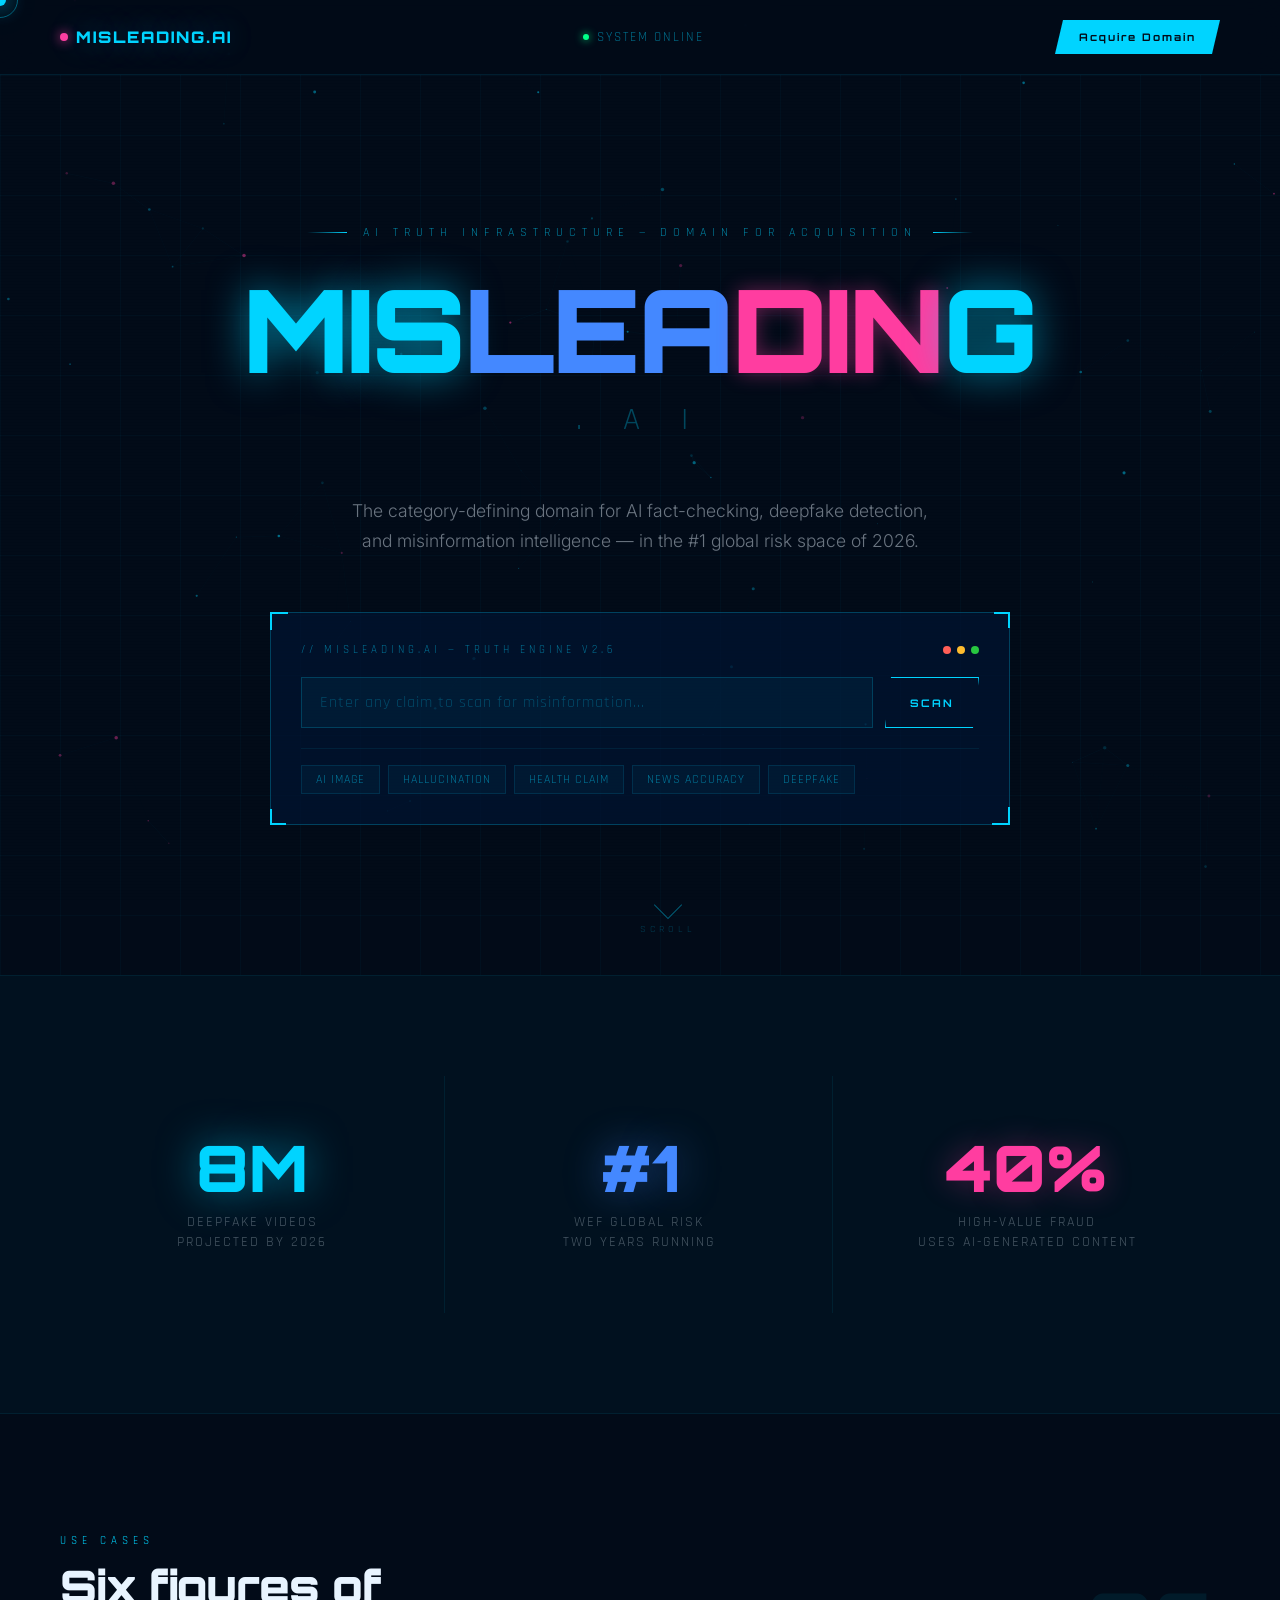
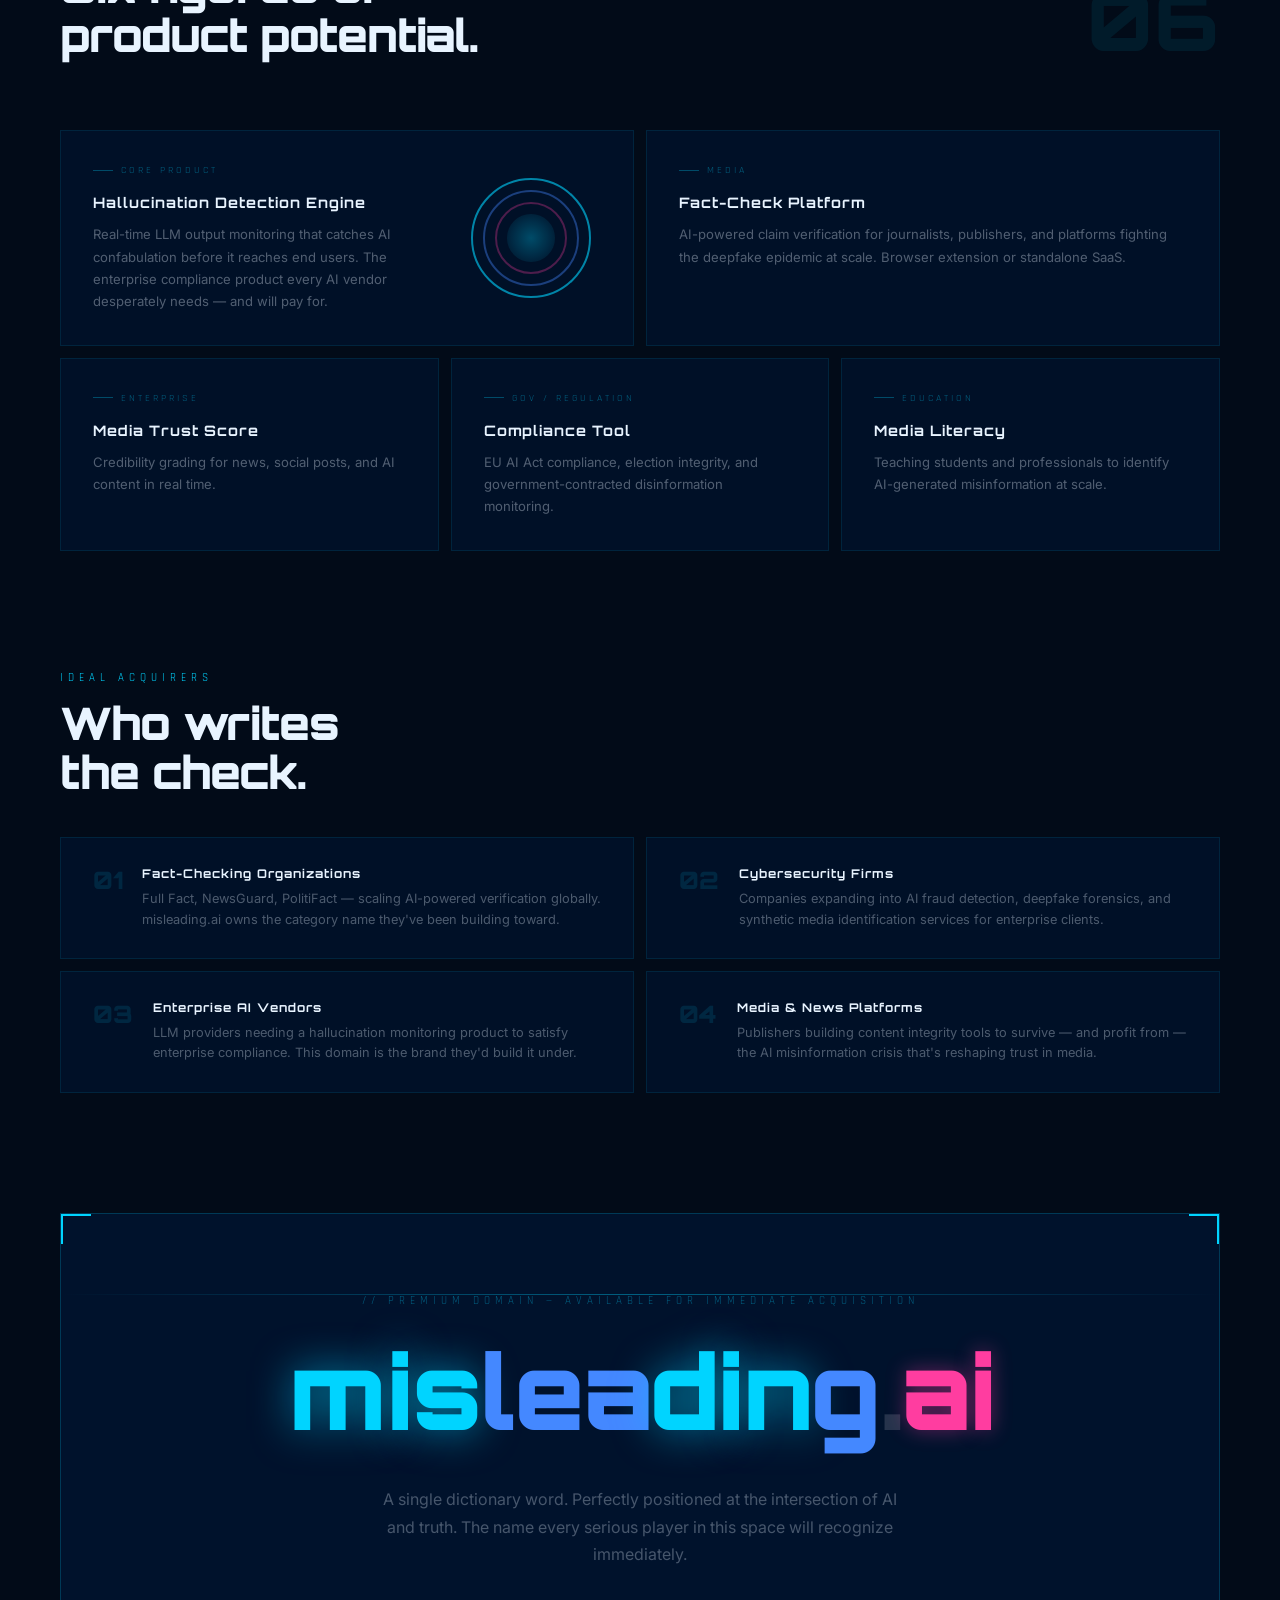
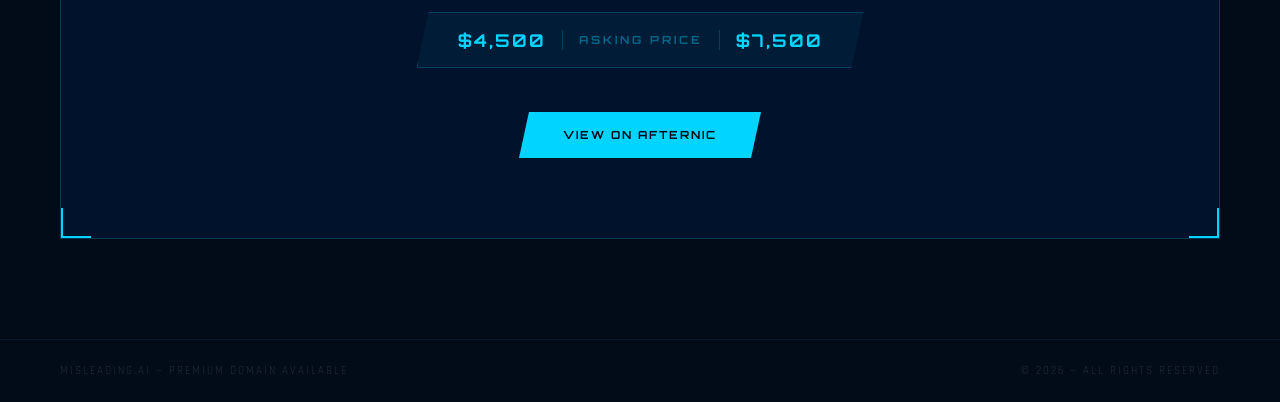
==== index.html @ 52542206 "Add files via upload" ====
<!DOCTYPE html>
<html lang="en">
<head>
<meta charset="UTF-8">
<meta name="viewport" content="width=device-width, initial-scale=1.0">
<title>misleading.ai — AI Truth Engine</title>
<link rel="stylesheet" href="styles.css">
</head>
<body>

<div id="cursor"></div>
<div id="cursor-ring"></div>
<canvas id="particleCanvas"></canvas>

<div class="content">

<nav>
  <div class="logo">
    <div class="logo-dot"></div>
    MISLEADING.AI
  </div>
  <div class="nav-status">
    <div class="status-light"></div>
    System Online
  </div>
  <a href="#acquire" class="nav-btn">Acquire Domain</a>
</nav>

<section class="hero">
  <div class="hero-eyebrow">
    <span class="eyebrow-line"></span>
    AI Truth Infrastructure — Domain For Acquisition
    <span class="eyebrow-line r"></span>
  </div>
  <div class="glitch-wrap">
    <h1 class="hero-title">
      <span class="t-cyan">MIS</span><span class="t-blue">LEA</span><span class="t-pink">DIN</span><span class="t-cyan">G</span>
    </h1>
    <div class="glitch-layer">MISLEADING</div>
    <div class="glitch-layer l2">MISLEADING</div>
    <span class="hero-ai-tag">. A I</span>
  </div>
  <p class="hero-sub">
    The category-defining domain for AI fact-checking, deepfake detection, and misinformation intelligence — in the #1 global risk space of 2026.
  </p>
  <div class="scanner-wrap">
    <div class="scanner-frame">
      <div class="frame-corner-tr"></div>
      <div class="frame-corner-bl"></div>
      <div class="scanner-inner">
        <div class="scanner-header">
          <div class="scanner-title">// misleading.ai — truth engine v2.6</div>
          <div class="scanner-indicators">
            <div class="ind ind1"></div>
            <div class="ind ind2"></div>
            <div class="ind ind3"></div>
          </div>
        </div>
        <div class="input-row">
          <input class="scan-input" id="claimInput" type="text" placeholder="Enter any claim to scan for misinformation..." />
          <button class="scan-btn" id="scanBtn">SCAN</button>
          <div class="scan-line" id="scanLine"></div>
        </div>
        <div class="result-panel" id="resultPanel">
          <div class="result-bar-bg"><div class="result-bar-fill" id="resultBar"></div></div>
          <div class="result-main">
            <div class="verdict-icon" id="vIcon">?</div>
            <div class="verdict-info">
              <div class="verdict-label" id="vLabel">—</div>
              <div class="verdict-conf" id="vConf">—</div>
              <div class="verdict-chips" id="vChips"></div>
            </div>
          </div>
        </div>
        <div class="presets">
          <button class="pre-btn" data-c="This AI image is 100% real and unedited">AI image</button>
          <button class="pre-btn" data-c="Our model never hallucinates or fabricates facts">Hallucination</button>
          <button class="pre-btn" data-c="Studies show this supplement cures anxiety disorders">Health claim</button>
          <button class="pre-btn" data-c="This story was verified by peer-reviewed sources">News accuracy</button>
          <button class="pre-btn" data-c="This video has not been altered in any way">Deepfake</button>
        </div>
      </div>
    </div>
  </div>
  <div class="scroll-hint">
    <div class="scroll-arrow"></div>
    <div class="scroll-text">Scroll</div>
  </div>
</section>

<div class="stats-section">
  <div class="stat-block reveal">
    <span class="stat-number c1">8M</span>
    <div class="stat-label">Deepfake videos<br>projected by 2026</div>
  </div>
  <div class="stat-block reveal" style="transition-delay:0.15s">
    <span class="stat-number c2">#1</span>
    <div class="stat-label">WEF global risk<br>two years running</div>
  </div>
  <div class="stat-block reveal" style="transition-delay:0.3s">
    <span class="stat-number c3">40%</span>
    <div class="stat-label">High-value fraud<br>uses AI-generated content</div>
  </div>
</div>

<section class="features-section">
  <div class="section-header">
    <div>
      <span class="section-eyebrow">Use cases</span>
      <h2 class="section-title">Six figures of<br>product potential.</h2>
    </div>
    <div class="section-count">06</div>
  </div>
  <div class="bento">
    <div class="bento-card bc1 bc-span3 bento-big reveal">
      <div class="bento-big-content">
        <div class="bento-tag">Core Product</div>
        <div class="bento-title">Hallucination Detection Engine</div>
        <p class="bento-body">Real-time LLM output monitoring that catches AI confabulation before it reaches end users. The enterprise compliance product every AI vendor desperately needs — and will pay for.</p>
      </div>
      <div class="bento-visual">
        <div class="ring-visual">
          <div class="ring ring1"></div>
          <div class="ring ring2"></div>
          <div class="ring ring3"></div>
          <div class="ring-center"></div>
        </div>
      </div>
    </div>
    <div class="bento-card bc2 bc-span3 reveal" style="transition-delay:0.1s">
      <div class="bento-tag">Media</div>
      <div class="bento-title">Fact-Check Platform</div>
      <p class="bento-body">AI-powered claim verification for journalists, publishers, and platforms fighting the deepfake epidemic at scale. Browser extension or standalone SaaS.</p>
    </div>
    <div class="bento-card bc3 bc-span2 reveal" style="transition-delay:0.1s">
      <div class="bento-tag">Enterprise</div>
      <div class="bento-title">Media Trust Score</div>
      <p class="bento-body">Credibility grading for news, social posts, and AI content in real time.</p>
    </div>
    <div class="bento-card bc4 bc-span2 reveal" style="transition-delay:0.2s">
      <div class="bento-tag">Gov / Regulation</div>
      <div class="bento-title">Compliance Tool</div>
      <p class="bento-body">EU AI Act compliance, election integrity, and government-contracted disinformation monitoring.</p>
    </div>
    <div class="bento-card bc5 bc-span2 reveal" style="transition-delay:0.3s">
      <div class="bento-tag">Education</div>
      <div class="bento-title">Media Literacy</div>
      <p class="bento-body">Teaching students and professionals to identify AI-generated misinformation at scale.</p>
    </div>
  </div>
</section>

<section class="buyers-section">
  <span class="section-eyebrow">Ideal acquirers</span>
  <h2 class="section-title" style="margin-bottom:40px;">Who writes<br>the check.</h2>
  <div class="buyers-grid">
    <div class="buyer-card reveal">
      <div class="buyer-num">01</div>
      <div>
        <div class="buyer-name">Fact-Checking Organizations</div>
        <div class="buyer-body">Full Fact, NewsGuard, PolitiFact — scaling AI-powered verification globally. misleading.ai owns the category name they've been building toward.</div>
      </div>
    </div>
    <div class="buyer-card reveal" style="transition-delay:0.1s">
      <div class="buyer-num">02</div>
      <div>
        <div class="buyer-name">Cybersecurity Firms</div>
        <div class="buyer-body">Companies expanding into AI fraud detection, deepfake forensics, and synthetic media identification services for enterprise clients.</div>
      </div>
    </div>
    <div class="buyer-card reveal" style="transition-delay:0.1s">
      <div class="buyer-num">03</div>
      <div>
        <div class="buyer-name">Enterprise AI Vendors</div>
        <div class="buyer-body">LLM providers needing a hallucination monitoring product to satisfy enterprise compliance. This domain is the brand they'd build it under.</div>
      </div>
    </div>
    <div class="buyer-card reveal" style="transition-delay:0.2s">
      <div class="buyer-num">04</div>
      <div>
        <div class="buyer-name">Media &amp; News Platforms</div>
        <div class="buyer-body">Publishers building content integrity tools to survive — and profit from — the AI misinformation crisis that's reshaping trust in media.</div>
      </div>
    </div>
  </div>
</section>

<section class="acquire-section" id="acquire">
  <div class="acquire-frame">
    <div class="corner c-tl"></div>
    <div class="corner c-tr"></div>
    <div class="corner c-bl"></div>
    <div class="corner c-br"></div>
    <span class="acquire-tag">// Premium Domain — Available For Immediate Acquisition</span>
    <div class="acquire-domain-display">
      <div class="domain-text">
        <span class="d-cyan">mis</span><span class="d-blue">lea</span><span class="d-cyan">din</span><span class="d-blue">g</span><span class="d-dot">.</span><span class="d-pink">ai</span>
      </div>
    </div>
    <p class="acquire-sub">A single dictionary word. Perfectly positioned at the intersection of AI and truth. The name every serious player in this space will recognize immediately.</p>
    <div class="price-display">
      <span>$4,500</span>
      <div class="price-sep"></div>
      <span class="price-alt">ASKING PRICE</span>
      <div class="price-sep"></div>
      <span>$7,500</span>
    </div>
    <div class="cta-cluster">
      <a href="#" class="cta-primary">View on Afternic</a>
    </div>
  </div>
</section>

<footer>
  <span>misleading.ai — premium domain available</span>
  <span>&copy; 2026 — all rights reserved</span>
</footer>

</div>

<script src="script.js"></script>
</body>
</html>
---- styles.css ----
@import url('https://fonts.googleapis.com/css2?family=Rajdhani:wght@300;400;500;600;700&family=Orbitron:wght@400;700;900&family=Inter:wght@300;400;500&display=swap');

:root {
  --b1: #020b18;
  --b2: #041428;
  --cyan: #00d4ff;
  --blue: #0066ff;
  --indigo: #4422ee;
  --pink: #ff3da0;
  --white: #e8f4ff;
  --dim: rgba(0,212,255,0.12);
  --glow: 0 0 30px rgba(0,212,255,0.4);
}

*{margin:0;padding:0;box-sizing:border-box;}
html{scroll-behavior:smooth;}

body {
  background: var(--b1);
  color: var(--white);
  font-family: 'Inter', sans-serif;
  overflow-x: hidden;
  cursor: none;
}

#cursor {
  width: 12px; height: 12px;
  background: var(--cyan);
  border-radius: 50%;
  position: fixed;
  pointer-events: none;
  z-index: 9999;
  transition: transform 0.1s;
  box-shadow: 0 0 20px var(--cyan), 0 0 40px rgba(0,212,255,0.3);
  transform: translate(-50%,-50%);
}
#cursor-ring {
  width: 36px; height: 36px;
  border: 1px solid rgba(0,212,255,0.4);
  border-radius: 50%;
  position: fixed;
  pointer-events: none;
  z-index: 9998;
  transition: transform 0.15s ease, width 0.2s, height 0.2s;
  transform: translate(-50%,-50%);
}

#particleCanvas {
  position: fixed;
  inset: 0;
  z-index: 0;
  pointer-events: none;
}

body::after {
  content:'';
  position: fixed;
  inset: 0;
  background: repeating-linear-gradient(0deg,rgba(0,0,0,0.03) 0px,rgba(0,0,0,0.03) 1px,transparent 1px,transparent 3px);
  pointer-events: none;
  z-index: 1;
}

.content { position: relative; z-index: 2; }

nav {
  display: flex;
  justify-content: space-between;
  align-items: center;
  padding: 20px 60px;
  border-bottom: 1px solid rgba(0,212,255,0.1);
  backdrop-filter: blur(20px);
  background: rgba(2,11,24,0.8);
  position: sticky;
  top: 0;
  z-index: 100;
}

.logo {
  font-family: 'Orbitron', monospace;
  font-weight: 900;
  font-size: 1rem;
  letter-spacing: 2px;
  color: var(--cyan);
  text-shadow: var(--glow);
  display: flex;
  align-items: center;
  gap: 8px;
}

.logo-dot {
  width: 8px; height: 8px;
  background: var(--pink);
  border-radius: 50%;
  animation: logoPulse 2s infinite;
  box-shadow: 0 0 12px var(--pink);
}

@keyframes logoPulse {
  0%,100%{transform:scale(1);opacity:1;}
  50%{transform:scale(1.4);opacity:0.7;}
}

.nav-status {
  display: flex;
  align-items: center;
  gap: 8px;
  font-family: 'Rajdhani', sans-serif;
  font-size: 0.8rem;
  letter-spacing: 2px;
  color: rgba(0,212,255,0.5);
  text-transform: uppercase;
}

.status-light {
  width: 6px; height: 6px;
  background: #00ff88;
  border-radius: 50%;
  animation: blink 3s infinite;
  box-shadow: 0 0 8px #00ff88;
}
@keyframes blink{0%,100%{opacity:1;}50%{opacity:0.3;}}

.nav-btn {
  font-family: 'Orbitron', monospace;
  font-weight: 700;
  font-size: 0.65rem;
  letter-spacing: 2px;
  color: var(--b1);
  background: var(--cyan);
  border: none;
  padding: 10px 24px;
  cursor: none;
  text-decoration: none;
  clip-path: polygon(8px 0%, 100% 0%, calc(100% - 8px) 100%, 0% 100%);
  transition: all 0.2s;
  box-shadow: 0 0 20px rgba(0,212,255,0.4);
}
.nav-btn:hover { background: #fff; box-shadow: 0 0 40px rgba(0,212,255,0.8); }

.hero {
  min-height: 100vh;
  display: flex;
  flex-direction: column;
  align-items: center;
  justify-content: center;
  padding: 60px 40px;
  text-align: center;
  position: relative;
}

.hero::before {
  content: '';
  position: absolute;
  inset: 0;
  background-image:
    linear-gradient(rgba(0,212,255,0.03) 1px, transparent 1px),
    linear-gradient(90deg, rgba(0,212,255,0.03) 1px, transparent 1px);
  background-size: 60px 60px;
  animation: gridMove 20s linear infinite;
}

@keyframes gridMove {
  from{background-position:0 0;}
  to{background-position:60px 60px;}
}

.hero-eyebrow {
  font-family: 'Rajdhani', sans-serif;
  font-size: 0.75rem;
  letter-spacing: 6px;
  text-transform: uppercase;
  color: rgba(0,212,255,0.6);
  margin-bottom: 32px;
  animation: fadeIn 1s 0.3s both;
  display: flex;
  align-items: center;
  gap: 16px;
}

.eyebrow-line { width: 40px; height: 1px; background: linear-gradient(90deg,transparent,var(--cyan)); }
.eyebrow-line.r { background: linear-gradient(90deg,var(--cyan),transparent); }

.glitch-wrap {
  position: relative;
  margin-bottom: 24px;
  animation: fadeIn 0.8s 0.5s both;
}

.hero-title {
  font-family: 'Orbitron', monospace;
  font-size: clamp(3.5rem, 9vw, 9rem);
  font-weight: 900;
  letter-spacing: -2px;
  line-height: 1;
  color: var(--white);
  position: relative;
}

.hero-title .t-cyan  { color: var(--cyan); text-shadow: 0 0 40px rgba(0,212,255,0.6); }
.hero-title .t-blue  { color: #4488ff; }
.hero-title .t-pink  { color: var(--pink); text-shadow: 0 0 20px rgba(255,61,160,0.4); }

.glitch-layer {
  position: absolute;
  top: 0; left: 0; right: 0;
  font-family: 'Orbitron', monospace;
  font-size: clamp(3.5rem, 9vw, 9rem);
  font-weight: 900;
  letter-spacing: -2px;
  line-height: 1;
  color: var(--cyan);
  opacity: 0;
  animation: glitchAnim 6s infinite;
  pointer-events: none;
}

.glitch-layer.l2 { color: var(--pink); animation: glitchAnim2 6s infinite; }

@keyframes glitchAnim {
  0%,90%,100%{opacity:0;transform:translate(0);}
  91%{opacity:0.6;transform:translate(-4px, 2px);clip-path:polygon(0 20%,100% 20%,100% 40%,0 40%);}
  93%{opacity:0;transform:translate(0);}
  95%{opacity:0.4;transform:translate(3px,-2px);clip-path:polygon(0 60%,100% 60%,100% 80%,0 80%);}
  97%{opacity:0;}
}
@keyframes glitchAnim2 {
  0%,93%,100%{opacity:0;transform:translate(0);}
  94%{opacity:0.5;transform:translate(4px,-1px);clip-path:polygon(0 30%,100% 30%,100% 55%,0 55%);}
  96%{opacity:0;}
  98%{opacity:0.3;transform:translate(-3px,3px);clip-path:polygon(0 70%,100% 70%,100% 90%,0 90%);}
  99%{opacity:0;}
}

.hero-ai-tag {
  display: block;
  font-family: 'Rajdhani', sans-serif;
  font-size: clamp(1rem, 2.5vw, 2rem);
  letter-spacing: 16px;
  color: rgba(0,212,255,0.3);
  margin-top: 12px;
  text-transform: uppercase;
}

.hero-sub {
  font-size: 1.1rem;
  color: rgba(232,244,255,0.45);
  max-width: 600px;
  line-height: 1.7;
  margin: 32px auto 56px;
  font-weight: 300;
  animation: fadeIn 0.8s 0.7s both;
}

.scanner-wrap {
  width: 100%;
  max-width: 740px;
  margin: 0 auto;
  animation: fadeIn 0.8s 0.9s both;
}

.scanner-frame {
  background: rgba(0,20,50,0.7);
  border: 1px solid rgba(0,212,255,0.25);
  padding: 2px;
  position: relative;
  backdrop-filter: blur(30px);
}

.scanner-frame::before,
.scanner-frame::after {
  content:'';
  position:absolute;
  width:16px; height:16px;
  border-color: var(--cyan);
  border-style: solid;
  z-index:2;
}
.scanner-frame::before { top:-1px;left:-1px; border-width:2px 0 0 2px; }
.scanner-frame::after  { bottom:-1px;right:-1px; border-width:0 2px 2px 0; }

.frame-corner-tr { position:absolute;top:-1px;right:-1px;width:16px;height:16px;border-top:2px solid var(--cyan);border-right:2px solid var(--cyan);z-index:2; }
.frame-corner-bl { position:absolute;bottom:-1px;left:-1px;width:16px;height:16px;border-bottom:2px solid var(--cyan);border-left:2px solid var(--cyan);z-index:2; }

.scanner-inner { padding: 28px; }

.scanner-header {
  display: flex;
  align-items: center;
  justify-content: space-between;
  margin-bottom: 20px;
}

.scanner-title {
  font-family: 'Rajdhani', sans-serif;
  font-size: 0.7rem;
  letter-spacing: 4px;
  text-transform: uppercase;
  color: rgba(0,212,255,0.5);
}

.scanner-indicators { display: flex; gap: 6px; }
.ind { width:8px;height:8px;border-radius:50%; }
.ind1{background:#ff5f57;} .ind2{background:#febc2e;} .ind3{background:#28c840;}

.input-row {
  display: flex;
  gap: 12px;
  margin-bottom: 20px;
  position: relative;
}

.scan-input {
  flex: 1;
  background: rgba(0,212,255,0.05);
  border: 1px solid rgba(0,212,255,0.2);
  color: var(--white);
  font-family: 'Rajdhani', sans-serif;
  font-size: 1rem;
  letter-spacing: 1px;
  padding: 14px 18px;
  outline: none;
  transition: all 0.2s;
}
.scan-input:focus {
  border-color: var(--cyan);
  background: rgba(0,212,255,0.08);
  box-shadow: 0 0 20px rgba(0,212,255,0.15);
}
.scan-input::placeholder { color: rgba(0,212,255,0.25); }

.scan-btn {
  background: transparent;
  border: 1px solid var(--cyan);
  color: var(--cyan);
  font-family: 'Orbitron', monospace;
  font-weight: 700;
  font-size: 0.65rem;
  letter-spacing: 2px;
  padding: 14px 24px;
  cursor: none;
  transition: all 0.2s;
  clip-path: polygon(6px 0,100% 0,calc(100% - 6px) 100%,0 100%);
  white-space: nowrap;
  text-transform: uppercase;
}
.scan-btn:hover, .scan-btn.active {
  background: var(--cyan);
  color: var(--b1);
  box-shadow: 0 0 30px rgba(0,212,255,0.5);
}

.scan-line {
  position: absolute;
  top: 0; left: 0; right: 0;
  height: 2px;
  background: linear-gradient(90deg,transparent,var(--cyan),transparent);
  opacity: 0;
  z-index: 3;
}
.scan-line.running {
  opacity: 1;
  animation: scanLine 0.8s ease-in-out;
}
@keyframes scanLine {
  from{top:0;opacity:0.8;}
  to{top:100%;opacity:0;}
}

.result-panel { display: none; position: relative; overflow: hidden; }
.result-panel.show { display: block; animation: resultReveal 0.5s ease; }
@keyframes resultReveal {
  from{opacity:0;transform:translateY(10px);}
  to{opacity:1;transform:translateY(0);}
}

.result-bar-bg { height: 3px; background: rgba(0,212,255,0.1); margin-bottom: 20px; }
.result-bar-fill { height: 100%; transition: width 1.5s cubic-bezier(0.22,1,0.36,1); width: 0; }

.result-main { display: flex; gap: 20px; align-items: flex-start; }

.verdict-icon {
  width: 64px;height: 64px;
  border: 2px solid;
  display: flex;
  align-items: center;
  justify-content: center;
  font-size: 1.8rem;
  flex-shrink: 0;
  animation: iconPulse 2s infinite;
}
@keyframes iconPulse { 0%,100%{box-shadow:none;} 50%{box-shadow:0 0 20px currentColor;} }

.verdict-info { flex: 1; }

.verdict-label {
  font-family: 'Orbitron', monospace;
  font-size: 1.1rem;
  font-weight: 700;
  letter-spacing: 2px;
  margin-bottom: 6px;
}

.verdict-conf {
  font-family: 'Rajdhani', sans-serif;
  font-size: 0.8rem;
  letter-spacing: 2px;
  color: rgba(232,244,255,0.4);
  margin-bottom: 14px;
  text-transform: uppercase;
}

.verdict-chips { display: flex; gap: 8px; flex-wrap: wrap; }

.v-chip {
  font-family: 'Rajdhani', sans-serif;
  font-size: 0.72rem;
  letter-spacing: 1px;
  padding: 4px 12px;
  border: 1px solid;
  text-transform: uppercase;
  opacity: 0.7;
}

.v-misleading .verdict-label { color: var(--pink); }
.v-misleading .verdict-icon  { color: var(--pink); border-color: var(--pink); }
.v-misleading .result-bar-fill { background: linear-gradient(90deg,var(--blue),var(--pink)); }
.v-misleading .v-chip { border-color: rgba(255,61,160,0.3); color: var(--pink); }

.v-partial .verdict-label { color: var(--cyan); }
.v-partial .verdict-icon  { color: var(--cyan); border-color: var(--cyan); }
.v-partial .result-bar-fill { background: linear-gradient(90deg,var(--indigo),var(--cyan)); }
.v-partial .v-chip { border-color: rgba(0,212,255,0.3); color: var(--cyan); }

.v-accurate .verdict-label { color: #00ff88; }
.v-accurate .verdict-icon  { color: #00ff88; border-color: #00ff88; }
.v-accurate .result-bar-fill { background: linear-gradient(90deg,var(--cyan),#00ff88); }
.v-accurate .v-chip { border-color: rgba(0,255,136,0.3); color: #00ff88; }

.presets {
  display: flex;
  gap: 8px;
  flex-wrap: wrap;
  margin-top: 16px;
  padding-top: 16px;
  border-top: 1px solid rgba(0,212,255,0.08);
}

.pre-btn {
  background: rgba(0,212,255,0.04);
  border: 1px solid rgba(0,212,255,0.12);
  color: rgba(0,212,255,0.5);
  font-family: 'Rajdhani', sans-serif;
  font-size: 0.75rem;
  letter-spacing: 1px;
  padding: 6px 14px;
  cursor: none;
  transition: all 0.15s;
  text-transform: uppercase;
}
.pre-btn:hover {
  background: rgba(0,212,255,0.1);
  border-color: rgba(0,212,255,0.4);
  color: var(--cyan);
  box-shadow: 0 0 12px rgba(0,212,255,0.2);
}

.scroll-hint {
  position: absolute;
  bottom: 40px;
  left: 50%;
  transform: translateX(-50%);
  display: flex;
  flex-direction: column;
  align-items: center;
  gap: 8px;
  animation: fadeIn 1s 1.5s both;
}

.scroll-arrow {
  width: 20px; height: 20px;
  border-right: 1px solid rgba(0,212,255,0.4);
  border-bottom: 1px solid rgba(0,212,255,0.4);
  transform: rotate(45deg);
  animation: arrowBounce 1.5s infinite;
}
@keyframes arrowBounce { 0%,100%{transform:rotate(45deg) translate(0,0);} 50%{transform:rotate(45deg) translate(4px,4px);} }

.scroll-text {
  font-family: 'Rajdhani', sans-serif;
  font-size: 0.6rem;
  letter-spacing: 4px;
  color: rgba(0,212,255,0.25);
  text-transform: uppercase;
}

.stats-section {
  padding: 100px 60px;
  display: grid;
  grid-template-columns: repeat(3,1fr);
  gap: 2px;
  border-top: 1px solid rgba(0,212,255,0.08);
  border-bottom: 1px solid rgba(0,212,255,0.08);
  background: rgba(0,212,255,0.03);
}

.stat-block {
  padding: 60px 40px;
  text-align: center;
  position: relative;
  border-right: 1px solid rgba(0,212,255,0.08);
  transition: background 0.3s;
}
.stat-block:last-child { border-right: none; }
.stat-block:hover { background: rgba(0,212,255,0.04); }

.stat-block::before {
  content: '';
  position: absolute;
  top: 0; left: 50%;
  transform: translateX(-50%);
  width: 0;
  height: 2px;
  background: var(--cyan);
  transition: width 0.5s;
}
.stat-block:hover::before { width: 60%; }

.stat-number {
  font-family: 'Orbitron', monospace;
  font-size: clamp(2.5rem, 5vw, 4.5rem);
  font-weight: 900;
  line-height: 1;
  margin-bottom: 12px;
  display: block;
}

.stat-number.c1 { color: var(--cyan); text-shadow: 0 0 40px rgba(0,212,255,0.5); }
.stat-number.c2 { color: #4488ff; text-shadow: 0 0 40px rgba(68,136,255,0.4); }
.stat-number.c3 { color: var(--pink); text-shadow: 0 0 30px rgba(255,61,160,0.3); }

.stat-label {
  font-family: 'Rajdhani', sans-serif;
  font-size: 0.85rem;
  letter-spacing: 2px;
  text-transform: uppercase;
  color: rgba(232,244,255,0.3);
  line-height: 1.5;
}

.features-section {
  padding: 120px 60px;
  max-width: 1300px;
  margin: 0 auto;
}

.section-header {
  display: flex;
  align-items: flex-end;
  justify-content: space-between;
  margin-bottom: 70px;
}

.section-eyebrow {
  font-family: 'Rajdhani', sans-serif;
  font-size: 0.7rem;
  letter-spacing: 5px;
  text-transform: uppercase;
  color: var(--cyan);
  margin-bottom: 14px;
  display: block;
}

.section-title {
  font-family: 'Orbitron', monospace;
  font-size: clamp(1.8rem, 3.5vw, 3rem);
  font-weight: 900;
  line-height: 1.1;
  letter-spacing: -1px;
}

.section-count {
  font-family: 'Orbitron', monospace;
  font-size: 5rem;
  font-weight: 900;
  color: rgba(0,212,255,0.08);
  line-height: 1;
}

.bento {
  display: grid;
  grid-template-columns: repeat(6, 1fr);
  gap: 12px;
}

.bento-card {
  background: rgba(0,20,50,0.6);
  border: 1px solid rgba(0,212,255,0.1);
  padding: 32px;
  position: relative;
  overflow: hidden;
  transition: all 0.3s;
  cursor: none;
}

.bento-card::before {
  content:'';
  position:absolute;
  inset:0;
  background: linear-gradient(135deg,rgba(0,212,255,0.04),transparent);
  opacity:0;
  transition:opacity 0.3s;
}
.bento-card:hover::before { opacity:1; }
.bento-card:hover {
  border-color: rgba(0,212,255,0.3);
  transform: translateY(-3px);
  box-shadow: 0 20px 60px rgba(0,0,0,0.3), 0 0 30px rgba(0,212,255,0.05);
}

.bento-card::after {
  content:'';
  position:absolute;
  top:0;left:0;right:0;
  height:2px;
  opacity:0;
  transition:opacity 0.3s;
}
.bento-card.bc1::after { background:linear-gradient(90deg,var(--cyan),var(--blue)); }
.bento-card.bc2::after { background:linear-gradient(90deg,var(--blue),var(--indigo)); }
.bento-card.bc3::after { background:linear-gradient(90deg,var(--cyan),#00ff88); }
.bento-card.bc4::after { background:linear-gradient(90deg,var(--indigo),var(--cyan)); }
.bento-card.bc5::after { background:linear-gradient(90deg,var(--blue),var(--pink)); }
.bento-card:hover::after { opacity:1; }

.bc-span2 { grid-column: span 2; }
.bc-span3 { grid-column: span 3; }
.bc-span4 { grid-column: span 4; }

.bento-tag {
  font-family: 'Rajdhani', sans-serif;
  font-size: 0.65rem;
  letter-spacing: 3px;
  text-transform: uppercase;
  color: rgba(0,212,255,0.4);
  margin-bottom: 16px;
  display: flex;
  align-items: center;
  gap: 8px;
}
.bento-tag::before { content:''; width:20px;height:1px;background:rgba(0,212,255,0.3); }

.bento-title {
  font-family: 'Orbitron', monospace;
  font-size: 0.9rem;
  font-weight: 700;
  letter-spacing: 1px;
  margin-bottom: 12px;
  color: var(--white);
}

.bento-body {
  font-size: 0.82rem;
  color: rgba(232,244,255,0.35);
  line-height: 1.7;
}

.bento-big { display: flex; gap: 32px; align-items: center; }
.bento-big-content { flex: 1; }
.bento-visual { width: 140px; flex-shrink: 0; }

.ring-visual { width: 120px; height: 120px; position: relative; margin: 0 auto; }

.ring {
  position: absolute;
  inset: 0;
  border-radius: 50%;
  border: 2px solid;
  animation: ringRotate 4s linear infinite;
}
.ring1 { border-color: rgba(0,212,255,0.6); }
.ring2 { inset:12px; border-color: rgba(68,136,255,0.4); animation-duration:6s; animation-direction:reverse; }
.ring3 { inset:24px; border-color: rgba(255,61,160,0.3); animation-duration:3s; }
.ring-center {
  position:absolute;
  inset:36px;
  background:radial-gradient(circle,rgba(0,212,255,0.3),transparent);
  border-radius:50%;
  animation:ringPulse 2s infinite;
}
@keyframes ringRotate { from{transform:rotate(0deg);} to{transform:rotate(360deg);} }
@keyframes ringPulse { 0%,100%{opacity:0.5;} 50%{opacity:1;} }

.buyers-section {
  padding: 0 60px 120px;
  max-width: 1300px;
  margin: 0 auto;
}

.buyers-grid {
  display: grid;
  grid-template-columns: repeat(2,1fr);
  gap: 12px;
}

.buyer-card {
  background: rgba(0,20,50,0.6);
  border: 1px solid rgba(0,212,255,0.1);
  padding: 28px 32px;
  display: flex;
  gap: 20px;
  align-items: flex-start;
  transition: all 0.3s;
  position: relative;
  overflow: hidden;
}

.buyer-card::before {
  content:'';
  position:absolute;
  left:0;top:0;bottom:0;
  width:2px;
  background:var(--cyan);
  transform:scaleY(0);
  transition:transform 0.3s;
}
.buyer-card:hover::before { transform:scaleY(1); }
.buyer-card:hover { border-color:rgba(0,212,255,0.25); background:rgba(0,212,255,0.04); }

.buyer-num {
  font-family:'Orbitron',monospace;
  font-size:1.5rem;
  font-weight:900;
  color:rgba(0,212,255,0.12);
  flex-shrink:0;
  line-height:1;
  margin-top:2px;
}

.buyer-name {
  font-family:'Orbitron',monospace;
  font-size:0.75rem;
  font-weight:700;
  letter-spacing:1px;
  margin-bottom:8px;
  color:var(--white);
}

.buyer-body {
  font-size:0.8rem;
  color:rgba(232,244,255,0.33);
  line-height:1.6;
}

.acquire-section {
  padding: 0 60px 100px;
  max-width: 1300px;
  margin: 0 auto;
}

.acquire-frame {
  background: rgba(0,20,50,0.8);
  border: 1px solid rgba(0,212,255,0.2);
  padding: 80px 60px;
  text-align: center;
  position: relative;
  overflow: hidden;
}

.corner { position:absolute;width:30px;height:30px;border-color:var(--cyan);border-style:solid; }
.c-tl{top:0;left:0;border-width:2px 0 0 2px;}
.c-tr{top:0;right:0;border-width:2px 2px 0 0;}
.c-bl{bottom:0;left:0;border-width:0 0 2px 2px;}
.c-br{bottom:0;right:0;border-width:0 2px 2px 0;}

.acquire-frame::before {
  content:'';
  position:absolute;
  left:0;right:0;
  height:1px;
  background:linear-gradient(90deg,transparent,rgba(0,212,255,0.4),transparent);
  animation:beamScan 4s ease-in-out infinite;
}
@keyframes beamScan {
  0%{top:0;opacity:0;}
  10%{opacity:1;}
  90%{opacity:1;}
  100%{top:100%;opacity:0;}
}

.acquire-tag {
  font-family:'Rajdhani',sans-serif;
  font-size:0.7rem;
  letter-spacing:5px;
  text-transform:uppercase;
  color:rgba(0,212,255,0.4);
  margin-bottom:32px;
  display:block;
}

.acquire-domain-display { margin-bottom:20px; position:relative; display:inline-block; }

.domain-text {
  font-family:'Orbitron',monospace;
  font-size:clamp(2.5rem,8vw,7rem);
  font-weight:900;
  letter-spacing:-2px;
  line-height:1;
  color:var(--white);
}

.domain-text .d-cyan { color:var(--cyan); text-shadow:0 0 40px rgba(0,212,255,0.6); }
.domain-text .d-blue { color:#4488ff; }
.domain-text .d-pink { color:var(--pink); text-shadow:0 0 20px rgba(255,61,160,0.4); }
.domain-text .d-dot  { color:rgba(255,255,255,0.15); }

.acquire-sub {
  font-size:1rem;
  color:rgba(232,244,255,0.3);
  max-width:520px;
  margin:24px auto 44px;
  line-height:1.7;
}

.price-display {
  display:inline-flex;
  align-items:center;
  gap:16px;
  background:rgba(0,212,255,0.05);
  border:1px solid rgba(0,212,255,0.2);
  padding:16px 40px;
  margin-bottom:44px;
  font-family:'Orbitron',monospace;
  font-weight:700;
  font-size:1.1rem;
  color:var(--cyan);
  letter-spacing:2px;
  clip-path:polygon(12px 0,100% 0,calc(100% - 12px) 100%,0 100%);
}

.price-sep { width:1px;height:20px;background:rgba(0,212,255,0.2); }
.price-alt { font-size:0.7rem; color:rgba(0,212,255,0.4); letter-spacing:3px; }

.cta-cluster { display:flex; gap:14px; justify-content:center; flex-wrap:wrap; }

.cta-primary {
  font-family:'Orbitron',monospace;
  font-weight:700;
  font-size:0.7rem;
  letter-spacing:2px;
  color:var(--b1);
  background:var(--cyan);
  border:none;
  padding:16px 44px;
  cursor:none;
  text-decoration:none;
  clip-path:polygon(10px 0,100% 0,calc(100% - 10px) 100%,0 100%);
  transition:all 0.2s;
  box-shadow:0 0 30px rgba(0,212,255,0.4);
  text-transform:uppercase;
}
.cta-primary:hover { background:#fff; box-shadow:0 0 60px rgba(0,212,255,0.7); }

.cta-secondary {
  font-family:'Orbitron',monospace;
  font-weight:700;
  font-size:0.7rem;
  letter-spacing:2px;
  color:var(--cyan);
  background:transparent;
  border:1px solid rgba(0,212,255,0.3);
  padding:16px 44px;
  cursor:none;
  text-decoration:none;
  clip-path:polygon(10px 0,100% 0,calc(100% - 10px) 100%,0 100%);
  transition:all 0.2s;
  text-transform:uppercase;
}
.cta-secondary:hover { border-color:var(--cyan); background:rgba(0,212,255,0.05); }

footer {
  padding:24px 60px;
  border-top:1px solid rgba(0,212,255,0.08);
  display:flex;
  justify-content:space-between;
  align-items:center;
  font-family:'Rajdhani',sans-serif;
  font-size:0.7rem;
  letter-spacing:2px;
  text-transform:uppercase;
  color:rgba(232,244,255,0.15);
}

@keyframes fadeIn { from{opacity:0;transform:translateY(12px);} to{opacity:1;transform:translateY(0);} }

.reveal {
  opacity:0;
  transform:translateY(24px);
  transition:opacity 0.8s ease, transform 0.8s ease;
}
.reveal.on { opacity:1; transform:translateY(0); }

@media(max-width:900px){
  nav{padding:16px 24px;}
  .stats-section{grid-template-columns:1fr;padding:60px 24px;}
  .stat-block{border-right:none;border-bottom:1px solid rgba(0,212,255,0.08);padding:40px 24px;}
  .features-section,.buyers-section,.acquire-section{padding:60px 24px;}
  .bento{grid-template-columns:1fr;}
  .bc-span2,.bc-span3,.bc-span4{grid-column:span 1;}
  .bento-big{flex-direction:column;}
  .buyers-grid{grid-template-columns:1fr;}
  .acquire-frame{padding:48px 24px;}
}
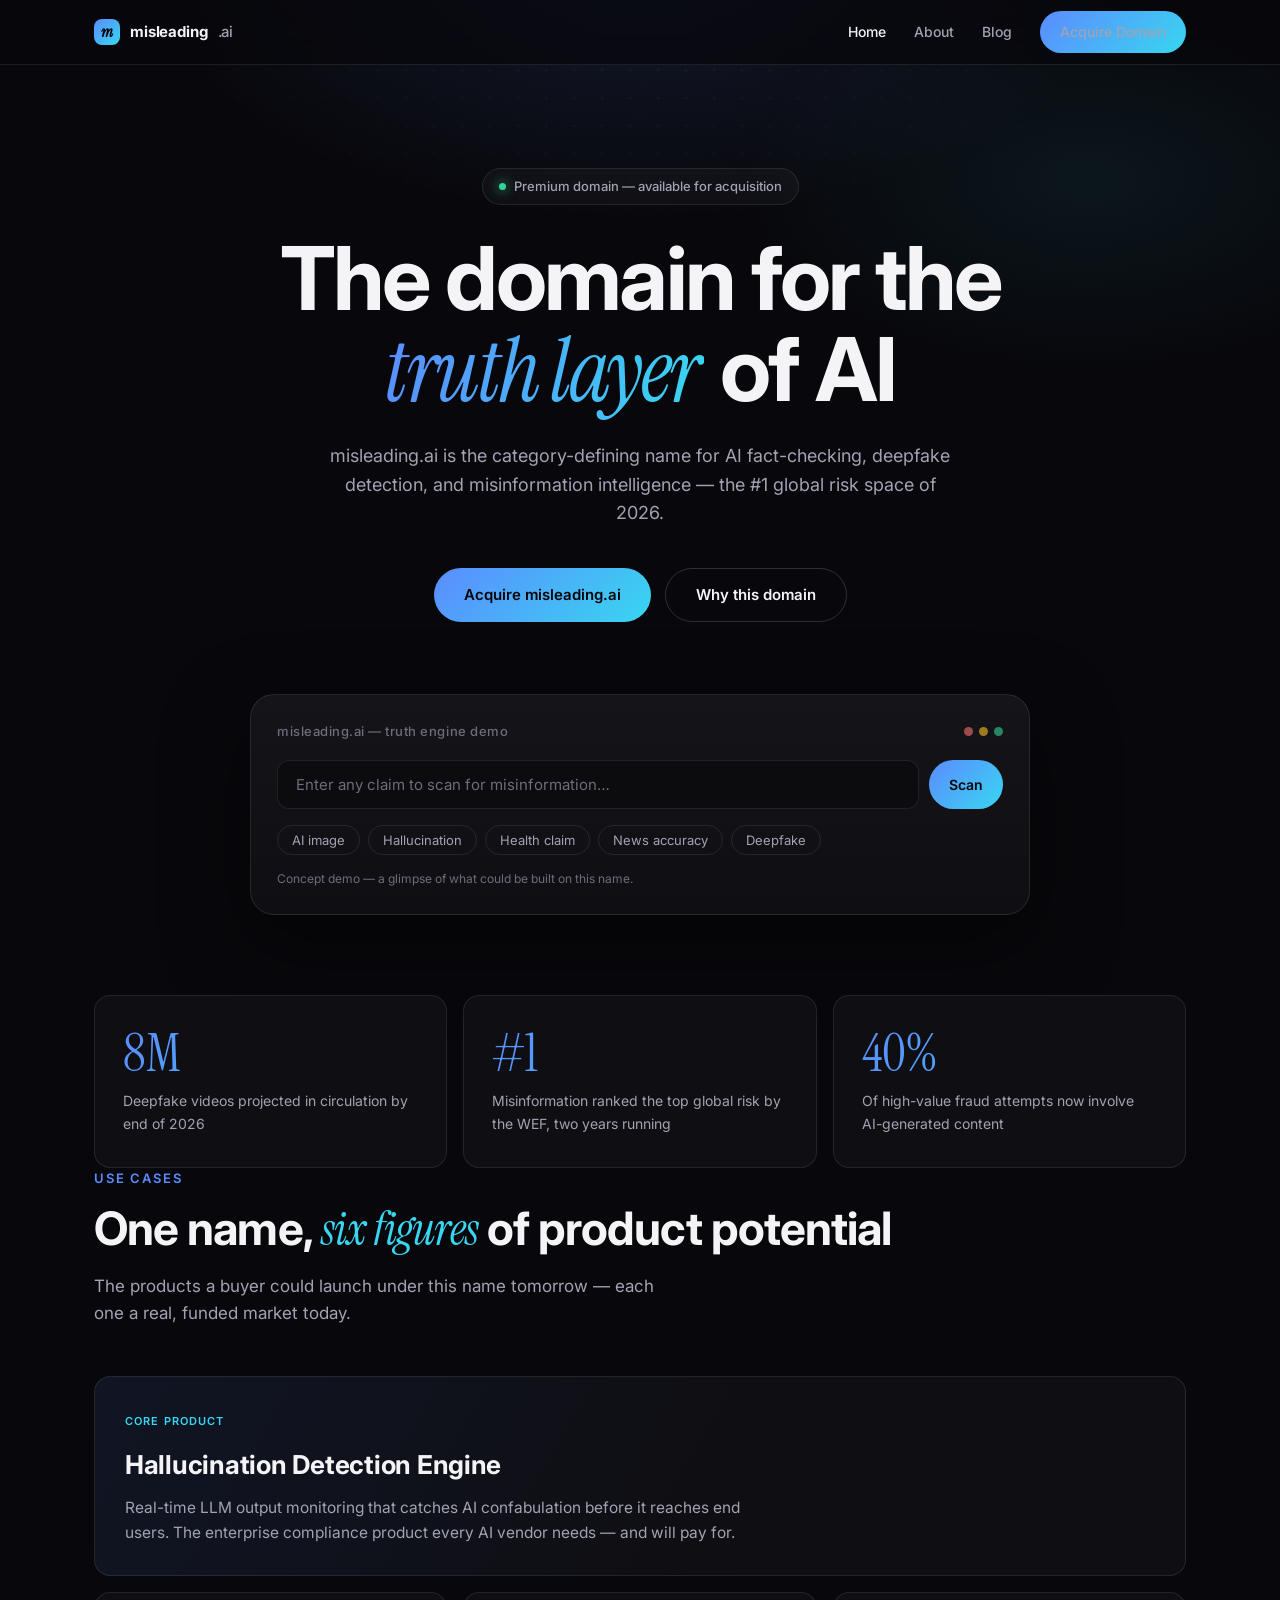
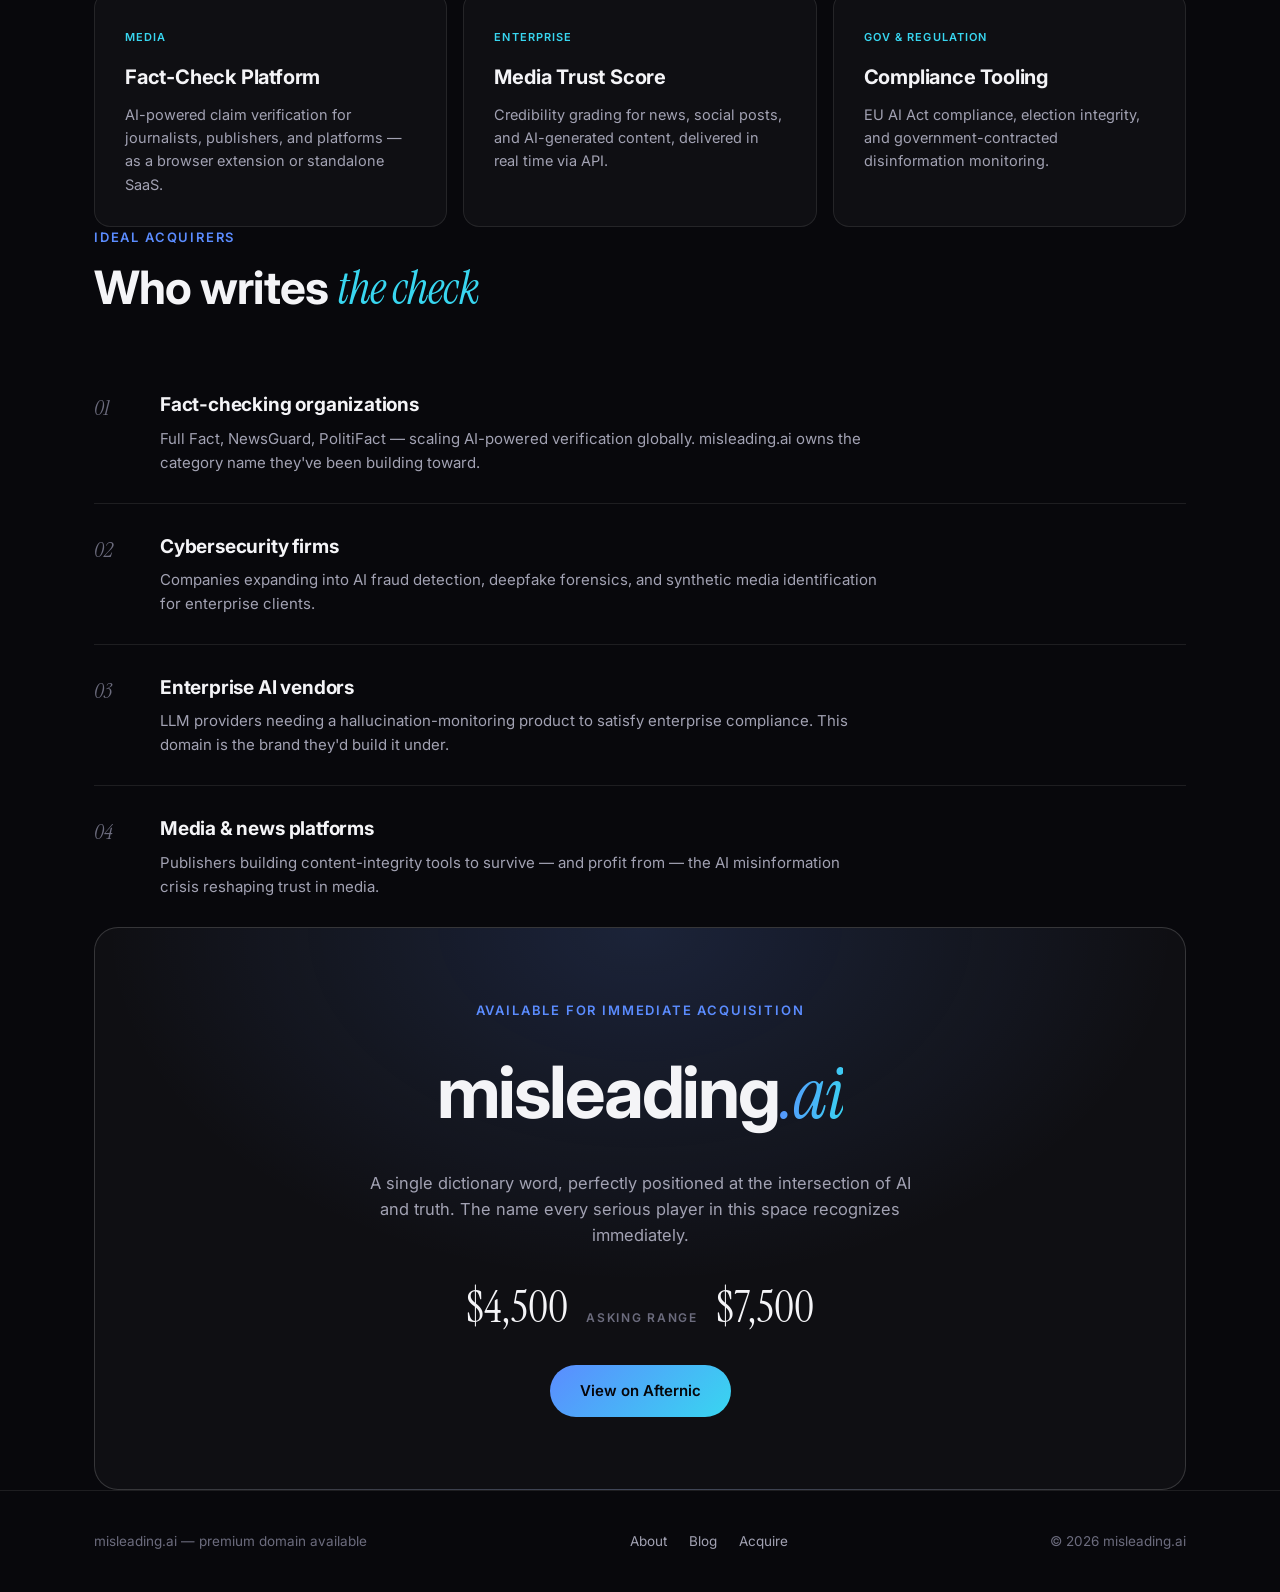
==== commit ee9572f5: "Redesign site with modern look; add blog section and about page - Replace cyberpunk/glitch theme wit" ====
--- a/index.html
+++ b/index.html
@@ -3,221 +3,183 @@
 <head>
 <meta charset="UTF-8">
 <meta name="viewport" content="width=device-width, initial-scale=1.0">
-<title>misleading.ai — AI Truth Engine</title>
-<link rel="stylesheet" href="styles.css">
+<title>misleading.ai — The Premium Domain for AI Truth &amp; Trust</title>
+<meta name="description" content="misleading.ai — a one-word .ai domain for AI fact-checking, deepfake detection, and misinformation intelligence. Available for acquisition.">
+<link rel="icon" type="image/svg+xml" href="/favicon.svg">
+<link rel="stylesheet" href="/styles.css">
 </head>
 <body>
 
-<div id="cursor"></div>
-<div id="cursor-ring"></div>
-<canvas id="particleCanvas"></canvas>
+<div class="backdrop"></div>
 
-<div class="content">
+<header>
+  <nav class="nav">
+    <a href="/" class="brand"><span class="brand-mark">m</span>misleading<span class="tld">.ai</span></a>
+    <button class="menu-toggle" id="menuToggle" aria-label="Toggle menu">☰</button>
+    <div class="nav-links" id="navLinks">
+      <a href="/" class="active">Home</a>
+      <a href="/about.html">About</a>
+      <a href="/blog/">Blog</a>
+      <a href="/#acquire" class="btn btn-primary">Acquire Domain</a>
+    </div>
+  </nav>
+</header>
 
-<nav>
-  <div class="logo">
-    <div class="logo-dot"></div>
-    MISLEADING.AI
+<main>
+
+<section class="hero wrap">
+  <div class="pill"><span class="dot"></span>Premium domain — available for acquisition</div>
+  <h1 class="hero-title">The domain for the<br><span class="accent-word">truth layer</span> of AI</h1>
+  <p class="hero-sub">
+    misleading.ai is the category-defining name for AI fact-checking, deepfake detection, and misinformation intelligence — the #1 global risk space of 2026.
+  </p>
+  <div class="hero-ctas">
+    <a href="#acquire" class="btn btn-primary btn-lg">Acquire misleading.ai</a>
+    <a href="/about.html" class="btn btn-lg">Why this domain</a>
   </div>
-  <div class="nav-status">
-    <div class="status-light"></div>
-    System Online
-  </div>
-  <a href="#acquire" class="nav-btn">Acquire Domain</a>
-</nav>
 
-<section class="hero">
-  <div class="hero-eyebrow">
-    <span class="eyebrow-line"></span>
-    AI Truth Infrastructure — Domain For Acquisition
-    <span class="eyebrow-line r"></span>
-  </div>
-  <div class="glitch-wrap">
-    <h1 class="hero-title">
-      <span class="t-cyan">MIS</span><span class="t-blue">LEA</span><span class="t-pink">DIN</span><span class="t-cyan">G</span>
-    </h1>
-    <div class="glitch-layer">MISLEADING</div>
-    <div class="glitch-layer l2">MISLEADING</div>
-    <span class="hero-ai-tag">. A I</span>
-  </div>
-  <p class="hero-sub">
-    The category-defining domain for AI fact-checking, deepfake detection, and misinformation intelligence — in the #1 global risk space of 2026.
-  </p>
-  <div class="scanner-wrap">
-    <div class="scanner-frame">
-      <div class="frame-corner-tr"></div>
-      <div class="frame-corner-bl"></div>
-      <div class="scanner-inner">
-        <div class="scanner-header">
-          <div class="scanner-title">// misleading.ai — truth engine v2.6</div>
-          <div class="scanner-indicators">
-            <div class="ind ind1"></div>
-            <div class="ind ind2"></div>
-            <div class="ind ind3"></div>
-          </div>
-        </div>
-        <div class="input-row">
-          <input class="scan-input" id="claimInput" type="text" placeholder="Enter any claim to scan for misinformation..." />
-          <button class="scan-btn" id="scanBtn">SCAN</button>
-          <div class="scan-line" id="scanLine"></div>
-        </div>
-        <div class="result-panel" id="resultPanel">
-          <div class="result-bar-bg"><div class="result-bar-fill" id="resultBar"></div></div>
-          <div class="result-main">
-            <div class="verdict-icon" id="vIcon">?</div>
-            <div class="verdict-info">
-              <div class="verdict-label" id="vLabel">—</div>
-              <div class="verdict-conf" id="vConf">—</div>
-              <div class="verdict-chips" id="vChips"></div>
-            </div>
-          </div>
-        </div>
-        <div class="presets">
-          <button class="pre-btn" data-c="This AI image is 100% real and unedited">AI image</button>
-          <button class="pre-btn" data-c="Our model never hallucinates or fabricates facts">Hallucination</button>
-          <button class="pre-btn" data-c="Studies show this supplement cures anxiety disorders">Health claim</button>
-          <button class="pre-btn" data-c="This story was verified by peer-reviewed sources">News accuracy</button>
-          <button class="pre-btn" data-c="This video has not been altered in any way">Deepfake</button>
-        </div>
+  <div class="demo reveal">
+    <div class="demo-head">
+      <span class="demo-title">misleading.ai — truth engine demo</span>
+      <div class="demo-dots"><span></span><span></span><span></span></div>
+    </div>
+    <div class="scan-row">
+      <input class="scan-input" id="claimInput" type="text" placeholder="Enter any claim to scan for misinformation…">
+      <button class="btn btn-primary" id="scanBtn">Scan</button>
+    </div>
+    <div class="result" id="resultPanel">
+      <div class="result-top">
+        <span class="verdict-badge" id="vLabel">—</span>
+        <span class="verdict-conf" id="vConf">—</span>
       </div>
+      <div class="meter"><div class="meter-fill" id="resultBar"></div></div>
+      <div class="chips" id="vChips"></div>
     </div>
-  </div>
-  <div class="scroll-hint">
-    <div class="scroll-arrow"></div>
-    <div class="scroll-text">Scroll</div>
+    <div class="presets">
+      <button class="preset" data-c="This AI image is 100% real and unedited">AI image</button>
+      <button class="preset" data-c="Our model never hallucinates or fabricates facts">Hallucination</button>
+      <button class="preset" data-c="Studies show this supplement cures anxiety disorders">Health claim</button>
+      <button class="preset" data-c="This story was verified by peer-reviewed sources">News accuracy</button>
+      <button class="preset" data-c="This video has not been altered in any way">Deepfake</button>
+    </div>
+    <p class="demo-note">Concept demo — a glimpse of what could be built on this name.</p>
   </div>
 </section>
 
-<div class="stats-section">
-  <div class="stat-block reveal">
-    <span class="stat-number c1">8M</span>
-    <div class="stat-label">Deepfake videos<br>projected by 2026</div>
-  </div>
-  <div class="stat-block reveal" style="transition-delay:0.15s">
-    <span class="stat-number c2">#1</span>
-    <div class="stat-label">WEF global risk<br>two years running</div>
-  </div>
-  <div class="stat-block reveal" style="transition-delay:0.3s">
-    <span class="stat-number c3">40%</span>
-    <div class="stat-label">High-value fraud<br>uses AI-generated content</div>
-  </div>
-</div>
-
-<section class="features-section">
-  <div class="section-header">
-    <div>
-      <span class="section-eyebrow">Use cases</span>
-      <h2 class="section-title">Six figures of<br>product potential.</h2>
+<section class="wrap">
+  <div class="stats">
+    <div class="stat reveal">
+      <div class="stat-num">8M</div>
+      <div class="stat-label">Deepfake videos projected in circulation by end of 2026</div>
     </div>
-    <div class="section-count">06</div>
-  </div>
-  <div class="bento">
-    <div class="bento-card bc1 bc-span3 bento-big reveal">
-      <div class="bento-big-content">
-        <div class="bento-tag">Core Product</div>
-        <div class="bento-title">Hallucination Detection Engine</div>
-        <p class="bento-body">Real-time LLM output monitoring that catches AI confabulation before it reaches end users. The enterprise compliance product every AI vendor desperately needs — and will pay for.</p>
-      </div>
-      <div class="bento-visual">
-        <div class="ring-visual">
-          <div class="ring ring1"></div>
-          <div class="ring ring2"></div>
-          <div class="ring ring3"></div>
-          <div class="ring-center"></div>
-        </div>
-      </div>
+    <div class="stat reveal" style="transition-delay:0.1s">
+      <div class="stat-num">#1</div>
+      <div class="stat-label">Misinformation ranked the top global risk by the WEF, two years running</div>
     </div>
-    <div class="bento-card bc2 bc-span3 reveal" style="transition-delay:0.1s">
-      <div class="bento-tag">Media</div>
-      <div class="bento-title">Fact-Check Platform</div>
-      <p class="bento-body">AI-powered claim verification for journalists, publishers, and platforms fighting the deepfake epidemic at scale. Browser extension or standalone SaaS.</p>
-    </div>
-    <div class="bento-card bc3 bc-span2 reveal" style="transition-delay:0.1s">
-      <div class="bento-tag">Enterprise</div>
-      <div class="bento-title">Media Trust Score</div>
-      <p class="bento-body">Credibility grading for news, social posts, and AI content in real time.</p>
-    </div>
-    <div class="bento-card bc4 bc-span2 reveal" style="transition-delay:0.2s">
-      <div class="bento-tag">Gov / Regulation</div>
-      <div class="bento-title">Compliance Tool</div>
-      <p class="bento-body">EU AI Act compliance, election integrity, and government-contracted disinformation monitoring.</p>
-    </div>
-    <div class="bento-card bc5 bc-span2 reveal" style="transition-delay:0.3s">
-      <div class="bento-tag">Education</div>
-      <div class="bento-title">Media Literacy</div>
-      <p class="bento-body">Teaching students and professionals to identify AI-generated misinformation at scale.</p>
+    <div class="stat reveal" style="transition-delay:0.2s">
+      <div class="stat-num">40%</div>
+      <div class="stat-label">Of high-value fraud attempts now involve AI-generated content</div>
     </div>
   </div>
 </section>
 
-<section class="buyers-section">
-  <span class="section-eyebrow">Ideal acquirers</span>
-  <h2 class="section-title" style="margin-bottom:40px;">Who writes<br>the check.</h2>
-  <div class="buyers-grid">
-    <div class="buyer-card reveal">
+<section class="wrap" id="use-cases">
+  <div class="section-head">
+    <div class="eyebrow">Use cases</div>
+    <h2 class="section-title">One name, <em>six figures</em> of product potential</h2>
+    <p class="section-sub">The products a buyer could launch under this name tomorrow — each one a real, funded market today.</p>
+  </div>
+  <div class="grid grid-3">
+    <div class="card card-featured reveal">
+      <span class="card-tag">Core product</span>
+      <h3>Hallucination Detection Engine</h3>
+      <p>Real-time LLM output monitoring that catches AI confabulation before it reaches end users. The enterprise compliance product every AI vendor needs — and will pay for.</p>
+    </div>
+    <div class="card reveal">
+      <span class="card-tag">Media</span>
+      <h3>Fact-Check Platform</h3>
+      <p>AI-powered claim verification for journalists, publishers, and platforms — as a browser extension or standalone SaaS.</p>
+    </div>
+    <div class="card reveal" style="transition-delay:0.08s">
+      <span class="card-tag">Enterprise</span>
+      <h3>Media Trust Score</h3>
+      <p>Credibility grading for news, social posts, and AI-generated content, delivered in real time via API.</p>
+    </div>
+    <div class="card reveal" style="transition-delay:0.16s">
+      <span class="card-tag">Gov &amp; regulation</span>
+      <h3>Compliance Tooling</h3>
+      <p>EU AI Act compliance, election integrity, and government-contracted disinformation monitoring.</p>
+    </div>
+  </div>
+</section>
+
+<section class="wrap">
+  <div class="section-head">
+    <div class="eyebrow">Ideal acquirers</div>
+    <h2 class="section-title">Who writes <em>the check</em></h2>
+  </div>
+  <div>
+    <div class="buyer reveal">
       <div class="buyer-num">01</div>
       <div>
-        <div class="buyer-name">Fact-Checking Organizations</div>
-        <div class="buyer-body">Full Fact, NewsGuard, PolitiFact — scaling AI-powered verification globally. misleading.ai owns the category name they've been building toward.</div>
+        <h3>Fact-checking organizations</h3>
+        <p>Full Fact, NewsGuard, PolitiFact — scaling AI-powered verification globally. misleading.ai owns the category name they've been building toward.</p>
       </div>
     </div>
-    <div class="buyer-card reveal" style="transition-delay:0.1s">
+    <div class="buyer reveal">
       <div class="buyer-num">02</div>
       <div>
-        <div class="buyer-name">Cybersecurity Firms</div>
-        <div class="buyer-body">Companies expanding into AI fraud detection, deepfake forensics, and synthetic media identification services for enterprise clients.</div>
+        <h3>Cybersecurity firms</h3>
+        <p>Companies expanding into AI fraud detection, deepfake forensics, and synthetic media identification for enterprise clients.</p>
       </div>
     </div>
-    <div class="buyer-card reveal" style="transition-delay:0.1s">
+    <div class="buyer reveal">
       <div class="buyer-num">03</div>
       <div>
-        <div class="buyer-name">Enterprise AI Vendors</div>
-        <div class="buyer-body">LLM providers needing a hallucination monitoring product to satisfy enterprise compliance. This domain is the brand they'd build it under.</div>
+        <h3>Enterprise AI vendors</h3>
+        <p>LLM providers needing a hallucination-monitoring product to satisfy enterprise compliance. This domain is the brand they'd build it under.</p>
       </div>
     </div>
-    <div class="buyer-card reveal" style="transition-delay:0.2s">
+    <div class="buyer reveal">
       <div class="buyer-num">04</div>
       <div>
-        <div class="buyer-name">Media &amp; News Platforms</div>
-        <div class="buyer-body">Publishers building content integrity tools to survive — and profit from — the AI misinformation crisis that's reshaping trust in media.</div>
+        <h3>Media &amp; news platforms</h3>
+        <p>Publishers building content-integrity tools to survive — and profit from — the AI misinformation crisis reshaping trust in media.</p>
       </div>
     </div>
   </div>
 </section>
 
-<section class="acquire-section" id="acquire">
-  <div class="acquire-frame">
-    <div class="corner c-tl"></div>
-    <div class="corner c-tr"></div>
-    <div class="corner c-bl"></div>
-    <div class="corner c-br"></div>
-    <span class="acquire-tag">// Premium Domain — Available For Immediate Acquisition</span>
-    <div class="acquire-domain-display">
-      <div class="domain-text">
-        <span class="d-cyan">mis</span><span class="d-blue">lea</span><span class="d-cyan">din</span><span class="d-blue">g</span><span class="d-dot">.</span><span class="d-pink">ai</span>
-      </div>
+<section class="wrap" id="acquire">
+  <div class="acquire-card reveal">
+    <div class="eyebrow">Available for immediate acquisition</div>
+    <div class="acquire-domain">misleading<span class="tld">.ai</span></div>
+    <p class="acquire-sub">A single dictionary word, perfectly positioned at the intersection of AI and truth. The name every serious player in this space recognizes immediately.</p>
+    <div class="price-row">
+      <span class="price">$4,500</span>
+      <span class="price-label">Asking range</span>
+      <span class="price">$7,500</span>
     </div>
-    <p class="acquire-sub">A single dictionary word. Perfectly positioned at the intersection of AI and truth. The name every serious player in this space will recognize immediately.</p>
-    <div class="price-display">
-      <span>$4,500</span>
-      <div class="price-sep"></div>
-      <span class="price-alt">ASKING PRICE</span>
-      <div class="price-sep"></div>
-      <span>$7,500</span>
-    </div>
-    <div class="cta-cluster">
-      <a href="#" class="cta-primary">View on Afternic</a>
+    <div>
+      <a href="#" class="btn btn-primary btn-lg">View on Afternic</a>
     </div>
   </div>
 </section>
 
+</main>
+
 <footer>
-  <span>misleading.ai — premium domain available</span>
-  <span>&copy; 2026 — all rights reserved</span>
+  <div class="wrap footer-inner">
+    <span>misleading.ai — premium domain available</span>
+    <div class="footer-links">
+      <a href="/about.html">About</a>
+      <a href="/blog/">Blog</a>
+      <a href="/#acquire">Acquire</a>
+    </div>
+    <span>&copy; 2026 misleading.ai</span>
+  </div>
 </footer>
 
-</div>
-
-<script src="script.js"></script>
+<script src="/script.js"></script>
 </body>
 </html>
--- a/styles.css
+++ b/styles.css
@@ -1,913 +1,587 @@
-@import url('https://fonts.googleapis.com/css2?family=Rajdhani:wght@300;400;500;600;700&family=Orbitron:wght@400;700;900&family=Inter:wght@300;400;500&display=swap');
+@import url('https://fonts.googleapis.com/css2?family=Inter:wght@400;500;600;700&family=Instrument+Serif:ital@0;1&display=swap');
 
 :root {
-  --b1: #020b18;
-  --b2: #041428;
-  --cyan: #00d4ff;
-  --blue: #0066ff;
-  --indigo: #4422ee;
-  --pink: #ff3da0;
-  --white: #e8f4ff;
-  --dim: rgba(0,212,255,0.12);
-  --glow: 0 0 30px rgba(0,212,255,0.4);
-}
-
-*{margin:0;padding:0;box-sizing:border-box;}
-html{scroll-behavior:smooth;}
+  --bg: #08080c;
+  --bg-2: #0d0d15;
+  --surface: rgba(255, 255, 255, 0.03);
+  --surface-2: rgba(255, 255, 255, 0.055);
+  --border: rgba(255, 255, 255, 0.09);
+  --border-strong: rgba(255, 255, 255, 0.16);
+  --text: #f4f4f7;
+  --muted: #a2a2b3;
+  --faint: #6c6c7e;
+  --accent: #5b8cff;
+  --accent-2: #38d6f0;
+  --good: #34d399;
+  --warn: #fbbf24;
+  --bad: #f87171;
+  --radius: 16px;
+  --radius-lg: 24px;
+}
+
+* { margin: 0; padding: 0; box-sizing: border-box; }
+html { scroll-behavior: smooth; }
 
 body {
-  background: var(--b1);
-  color: var(--white);
-  font-family: 'Inter', sans-serif;
+  background: var(--bg);
+  color: var(--text);
+  font-family: 'Inter', system-ui, sans-serif;
+  font-size: 16px;
+  line-height: 1.6;
+  -webkit-font-smoothing: antialiased;
   overflow-x: hidden;
-  cursor: none;
-}
-
-#cursor {
-  width: 12px; height: 12px;
-  background: var(--cyan);
-  border-radius: 50%;
-  position: fixed;
-  pointer-events: none;
-  z-index: 9999;
-  transition: transform 0.1s;
-  box-shadow: 0 0 20px var(--cyan), 0 0 40px rgba(0,212,255,0.3);
-  transform: translate(-50%,-50%);
-}
-#cursor-ring {
-  width: 36px; height: 36px;
-  border: 1px solid rgba(0,212,255,0.4);
-  border-radius: 50%;
-  position: fixed;
-  pointer-events: none;
-  z-index: 9998;
-  transition: transform 0.15s ease, width 0.2s, height 0.2s;
-  transform: translate(-50%,-50%);
-}
-
-#particleCanvas {
+}
+
+::selection { background: rgba(91, 140, 255, 0.35); }
+
+a { color: inherit; text-decoration: none; }
+img { max-width: 100%; }
+
+/* ── Backdrop glow ─────────────────────────────────────────────── */
+.backdrop {
   position: fixed;
   inset: 0;
-  z-index: 0;
-  pointer-events: none;
-}
-
-body::after {
-  content:'';
-  position: fixed;
-  inset: 0;
-  background: repeating-linear-gradient(0deg,rgba(0,0,0,0.03) 0px,rgba(0,0,0,0.03) 1px,transparent 1px,transparent 3px);
-  pointer-events: none;
-  z-index: 1;
-}
-
-.content { position: relative; z-index: 2; }
-
-nav {
-  display: flex;
-  justify-content: space-between;
-  align-items: center;
-  padding: 20px 60px;
-  border-bottom: 1px solid rgba(0,212,255,0.1);
-  backdrop-filter: blur(20px);
-  background: rgba(2,11,24,0.8);
-  position: sticky;
-  top: 0;
-  z-index: 100;
-}
-
-.logo {
-  font-family: 'Orbitron', monospace;
-  font-weight: 900;
-  font-size: 1rem;
-  letter-spacing: 2px;
-  color: var(--cyan);
-  text-shadow: var(--glow);
-  display: flex;
-  align-items: center;
-  gap: 8px;
-}
-
-.logo-dot {
-  width: 8px; height: 8px;
-  background: var(--pink);
-  border-radius: 50%;
-  animation: logoPulse 2s infinite;
-  box-shadow: 0 0 12px var(--pink);
-}
-
-@keyframes logoPulse {
-  0%,100%{transform:scale(1);opacity:1;}
-  50%{transform:scale(1.4);opacity:0.7;}
-}
-
-.nav-status {
-  display: flex;
-  align-items: center;
-  gap: 8px;
-  font-family: 'Rajdhani', sans-serif;
-  font-size: 0.8rem;
-  letter-spacing: 2px;
-  color: rgba(0,212,255,0.5);
-  text-transform: uppercase;
-}
-
-.status-light {
-  width: 6px; height: 6px;
-  background: #00ff88;
-  border-radius: 50%;
-  animation: blink 3s infinite;
-  box-shadow: 0 0 8px #00ff88;
-}
-@keyframes blink{0%,100%{opacity:1;}50%{opacity:0.3;}}
-
-.nav-btn {
-  font-family: 'Orbitron', monospace;
-  font-weight: 700;
-  font-size: 0.65rem;
-  letter-spacing: 2px;
-  color: var(--b1);
-  background: var(--cyan);
-  border: none;
-  padding: 10px 24px;
-  cursor: none;
-  text-decoration: none;
-  clip-path: polygon(8px 0%, 100% 0%, calc(100% - 8px) 100%, 0% 100%);
-  transition: all 0.2s;
-  box-shadow: 0 0 20px rgba(0,212,255,0.4);
-}
-.nav-btn:hover { background: #fff; box-shadow: 0 0 40px rgba(0,212,255,0.8); }
-
-.hero {
-  min-height: 100vh;
-  display: flex;
-  flex-direction: column;
-  align-items: center;
-  justify-content: center;
-  padding: 60px 40px;
-  text-align: center;
-  position: relative;
-}
-
-.hero::before {
+  z-index: -1;
+  background:
+    radial-gradient(ellipse 60% 45% at 50% -5%, rgba(91, 140, 255, 0.14), transparent 65%),
+    radial-gradient(ellipse 45% 35% at 85% 20%, rgba(56, 214, 240, 0.07), transparent 60%),
+    var(--bg);
+}
+.backdrop::after {
   content: '';
   position: absolute;
   inset: 0;
-  background-image:
-    linear-gradient(rgba(0,212,255,0.03) 1px, transparent 1px),
-    linear-gradient(90deg, rgba(0,212,255,0.03) 1px, transparent 1px);
-  background-size: 60px 60px;
-  animation: gridMove 20s linear infinite;
-}
-
-@keyframes gridMove {
-  from{background-position:0 0;}
-  to{background-position:60px 60px;}
-}
-
-.hero-eyebrow {
-  font-family: 'Rajdhani', sans-serif;
-  font-size: 0.75rem;
-  letter-spacing: 6px;
-  text-transform: uppercase;
-  color: rgba(0,212,255,0.6);
-  margin-bottom: 32px;
-  animation: fadeIn 1s 0.3s both;
+  background-image: radial-gradient(rgba(255,255,255,0.055) 1px, transparent 1px);
+  background-size: 28px 28px;
+  mask-image: radial-gradient(ellipse 70% 55% at 50% 0%, black, transparent 75%);
+  -webkit-mask-image: radial-gradient(ellipse 70% 55% at 50% 0%, black, transparent 75%);
+}
+
+.wrap { max-width: 1140px; margin: 0 auto; padding: 0 24px; }
+
+/* ── Header ────────────────────────────────────────────────────── */
+header {
+  position: fixed;
+  top: 0; left: 0; right: 0;
+  z-index: 100;
+  backdrop-filter: blur(16px);
+  -webkit-backdrop-filter: blur(16px);
+  background: rgba(8, 8, 12, 0.72);
+  border-bottom: 1px solid var(--border);
+}
+.nav {
+  max-width: 1140px;
+  margin: 0 auto;
+  padding: 0 24px;
+  height: 64px;
   display: flex;
   align-items: center;
-  gap: 16px;
-}
-
-.eyebrow-line { width: 40px; height: 1px; background: linear-gradient(90deg,transparent,var(--cyan)); }
-.eyebrow-line.r { background: linear-gradient(90deg,var(--cyan),transparent); }
-
-.glitch-wrap {
-  position: relative;
+  justify-content: space-between;
+  gap: 24px;
+}
+.brand {
+  display: flex;
+  align-items: center;
+  gap: 10px;
+  font-weight: 700;
+  font-size: 15px;
+  letter-spacing: -0.01em;
+}
+.brand-mark {
+  width: 26px; height: 26px;
+  border-radius: 8px;
+  background: linear-gradient(135deg, var(--accent), var(--accent-2));
+  display: grid;
+  place-items: center;
+  font-family: 'Instrument Serif', serif;
+  font-style: italic;
+  font-size: 16px;
+  color: #06060a;
+}
+.brand .tld { color: var(--muted); font-weight: 500; }
+.nav-links { display: flex; align-items: center; gap: 28px; }
+.nav-links a {
+  font-size: 14px;
+  color: var(--muted);
+  font-weight: 500;
+  transition: color 0.2s;
+}
+.nav-links a:hover, .nav-links a.active { color: var(--text); }
+.btn {
+  display: inline-flex;
+  align-items: center;
+  gap: 8px;
+  padding: 10px 20px;
+  border-radius: 999px;
+  font-size: 14px;
+  font-weight: 600;
+  border: 1px solid var(--border-strong);
+  color: var(--text);
+  transition: all 0.2s;
+  cursor: pointer;
+  background: transparent;
+  font-family: inherit;
+}
+.btn:hover { border-color: rgba(255,255,255,0.32); background: var(--surface-2); }
+.btn-primary {
+  background: linear-gradient(135deg, var(--accent), var(--accent-2));
+  color: #06060a;
+  border: none;
+}
+.btn-primary:hover {
+  background: linear-gradient(135deg, #6d99ff, #55e0f6);
+  box-shadow: 0 8px 32px rgba(91, 140, 255, 0.35);
+}
+.btn-lg { padding: 14px 30px; font-size: 15px; }
+
+.menu-toggle {
+  display: none;
+  background: none;
+  border: none;
+  color: var(--text);
+  font-size: 22px;
+  cursor: pointer;
+  padding: 4px 8px;
+}
+
+/* ── Hero ──────────────────────────────────────────────────────── */
+.hero {
+  padding: 168px 0 80px;
+  text-align: center;
+}
+.pill {
+  display: inline-flex;
+  align-items: center;
+  gap: 8px;
+  padding: 7px 16px;
+  border-radius: 999px;
+  border: 1px solid var(--border);
+  background: var(--surface);
+  font-size: 13px;
+  font-weight: 500;
+  color: var(--muted);
+  margin-bottom: 28px;
+}
+.pill .dot {
+  width: 7px; height: 7px;
+  border-radius: 50%;
+  background: var(--good);
+  box-shadow: 0 0 12px var(--good);
+  animation: pulse 2.4s ease-in-out infinite;
+}
+@keyframes pulse { 50% { opacity: 0.45; } }
+
+h1.hero-title {
+  font-size: clamp(44px, 7.5vw, 88px);
+  line-height: 1.04;
+  letter-spacing: -0.03em;
+  font-weight: 700;
   margin-bottom: 24px;
-  animation: fadeIn 0.8s 0.5s both;
-}
-
-.hero-title {
-  font-family: 'Orbitron', monospace;
-  font-size: clamp(3.5rem, 9vw, 9rem);
-  font-weight: 900;
-  letter-spacing: -2px;
-  line-height: 1;
-  color: var(--white);
-  position: relative;
-}
-
-.hero-title .t-cyan  { color: var(--cyan); text-shadow: 0 0 40px rgba(0,212,255,0.6); }
-.hero-title .t-blue  { color: #4488ff; }
-.hero-title .t-pink  { color: var(--pink); text-shadow: 0 0 20px rgba(255,61,160,0.4); }
-
-.glitch-layer {
-  position: absolute;
-  top: 0; left: 0; right: 0;
-  font-family: 'Orbitron', monospace;
-  font-size: clamp(3.5rem, 9vw, 9rem);
-  font-weight: 900;
-  letter-spacing: -2px;
-  line-height: 1;
-  color: var(--cyan);
-  opacity: 0;
-  animation: glitchAnim 6s infinite;
-  pointer-events: none;
-}
-
-.glitch-layer.l2 { color: var(--pink); animation: glitchAnim2 6s infinite; }
-
-@keyframes glitchAnim {
-  0%,90%,100%{opacity:0;transform:translate(0);}
-  91%{opacity:0.6;transform:translate(-4px, 2px);clip-path:polygon(0 20%,100% 20%,100% 40%,0 40%);}
-  93%{opacity:0;transform:translate(0);}
-  95%{opacity:0.4;transform:translate(3px,-2px);clip-path:polygon(0 60%,100% 60%,100% 80%,0 80%);}
-  97%{opacity:0;}
-}
-@keyframes glitchAnim2 {
-  0%,93%,100%{opacity:0;transform:translate(0);}
-  94%{opacity:0.5;transform:translate(4px,-1px);clip-path:polygon(0 30%,100% 30%,100% 55%,0 55%);}
-  96%{opacity:0;}
-  98%{opacity:0.3;transform:translate(-3px,3px);clip-path:polygon(0 70%,100% 70%,100% 90%,0 90%);}
-  99%{opacity:0;}
-}
-
-.hero-ai-tag {
-  display: block;
-  font-family: 'Rajdhani', sans-serif;
-  font-size: clamp(1rem, 2.5vw, 2rem);
-  letter-spacing: 16px;
-  color: rgba(0,212,255,0.3);
-  margin-top: 12px;
-  text-transform: uppercase;
-}
-
+}
+.hero-title .accent-word {
+  font-family: 'Instrument Serif', serif;
+  font-style: italic;
+  font-weight: 400;
+  background: linear-gradient(100deg, var(--accent), var(--accent-2));
+  -webkit-background-clip: text;
+  background-clip: text;
+  color: transparent;
+  padding-right: 0.06em;
+}
 .hero-sub {
-  font-size: 1.1rem;
-  color: rgba(232,244,255,0.45);
-  max-width: 600px;
-  line-height: 1.7;
-  margin: 32px auto 56px;
-  font-weight: 300;
-  animation: fadeIn 0.8s 0.7s both;
-}
-
-.scanner-wrap {
-  width: 100%;
-  max-width: 740px;
+  max-width: 640px;
+  margin: 0 auto 40px;
+  font-size: 18px;
+  color: var(--muted);
+}
+.hero-ctas {
+  display: flex;
+  justify-content: center;
+  gap: 14px;
+  flex-wrap: wrap;
+  margin-bottom: 72px;
+}
+
+/* ── Demo card ─────────────────────────────────────────────────── */
+.demo {
+  max-width: 780px;
   margin: 0 auto;
-  animation: fadeIn 0.8s 0.9s both;
-}
-
-.scanner-frame {
-  background: rgba(0,20,50,0.7);
-  border: 1px solid rgba(0,212,255,0.25);
-  padding: 2px;
-  position: relative;
-  backdrop-filter: blur(30px);
-}
-
-.scanner-frame::before,
-.scanner-frame::after {
-  content:'';
-  position:absolute;
-  width:16px; height:16px;
-  border-color: var(--cyan);
-  border-style: solid;
-  z-index:2;
-}
-.scanner-frame::before { top:-1px;left:-1px; border-width:2px 0 0 2px; }
-.scanner-frame::after  { bottom:-1px;right:-1px; border-width:0 2px 2px 0; }
-
-.frame-corner-tr { position:absolute;top:-1px;right:-1px;width:16px;height:16px;border-top:2px solid var(--cyan);border-right:2px solid var(--cyan);z-index:2; }
-.frame-corner-bl { position:absolute;bottom:-1px;left:-1px;width:16px;height:16px;border-bottom:2px solid var(--cyan);border-left:2px solid var(--cyan);z-index:2; }
-
-.scanner-inner { padding: 28px; }
-
-.scanner-header {
+  text-align: left;
+  background: linear-gradient(180deg, var(--surface-2), var(--surface));
+  border: 1px solid var(--border);
+  border-radius: var(--radius-lg);
+  padding: 26px;
+  box-shadow: 0 30px 80px rgba(0, 0, 0, 0.5);
+}
+.demo-head {
   display: flex;
   align-items: center;
   justify-content: space-between;
-  margin-bottom: 20px;
-}
-
-.scanner-title {
-  font-family: 'Rajdhani', sans-serif;
-  font-size: 0.7rem;
-  letter-spacing: 4px;
-  text-transform: uppercase;
-  color: rgba(0,212,255,0.5);
-}
-
-.scanner-indicators { display: flex; gap: 6px; }
-.ind { width:8px;height:8px;border-radius:50%; }
-.ind1{background:#ff5f57;} .ind2{background:#febc2e;} .ind3{background:#28c840;}
-
-.input-row {
-  display: flex;
-  gap: 12px;
-  margin-bottom: 20px;
-  position: relative;
-}
-
+  margin-bottom: 18px;
+}
+.demo-title { font-size: 13px; color: var(--faint); font-weight: 500; letter-spacing: 0.04em; }
+.demo-dots { display: flex; gap: 6px; }
+.demo-dots span { width: 9px; height: 9px; border-radius: 50%; }
+.demo-dots span:first-child { background: rgba(248, 113, 113, 0.6); }
+.demo-dots span:nth-child(2) { background: rgba(251, 191, 36, 0.6); }
+.demo-dots span:last-child { background: rgba(52, 211, 153, 0.6); }
+
+.scan-row { display: flex; gap: 10px; position: relative; }
 .scan-input {
   flex: 1;
-  background: rgba(0,212,255,0.05);
-  border: 1px solid rgba(0,212,255,0.2);
-  color: var(--white);
-  font-family: 'Rajdhani', sans-serif;
-  font-size: 1rem;
-  letter-spacing: 1px;
+  background: rgba(0, 0, 0, 0.35);
+  border: 1px solid var(--border);
+  border-radius: 12px;
   padding: 14px 18px;
+  color: var(--text);
+  font-family: inherit;
+  font-size: 15px;
   outline: none;
+  transition: border-color 0.2s;
+  min-width: 0;
+}
+.scan-input:focus { border-color: var(--accent); }
+.scan-input::placeholder { color: var(--faint); }
+
+.result {
+  display: none;
+  margin-top: 18px;
+  padding: 18px;
+  border-radius: 14px;
+  border: 1px solid var(--border);
+  background: rgba(0, 0, 0, 0.28);
+}
+.result.show { display: block; animation: rise 0.35s ease; }
+@keyframes rise { from { opacity: 0; transform: translateY(8px); } }
+.result-top { display: flex; align-items: center; gap: 12px; margin-bottom: 12px; flex-wrap: wrap; }
+.verdict-badge {
+  padding: 5px 14px;
+  border-radius: 999px;
+  font-size: 12px;
+  font-weight: 700;
+  letter-spacing: 0.08em;
+}
+.v-bad .verdict-badge { background: rgba(248, 113, 113, 0.14); color: var(--bad); }
+.v-warn .verdict-badge { background: rgba(251, 191, 36, 0.14); color: var(--warn); }
+.v-good .verdict-badge { background: rgba(52, 211, 153, 0.14); color: var(--good); }
+.verdict-conf { font-size: 13px; color: var(--muted); }
+.meter { height: 6px; border-radius: 99px; background: rgba(255,255,255,0.07); overflow: hidden; margin-bottom: 14px; }
+.meter-fill { height: 100%; width: 0; border-radius: 99px; transition: width 0.9s cubic-bezier(0.2, 0.8, 0.2, 1); }
+.v-bad .meter-fill { background: var(--bad); }
+.v-warn .meter-fill { background: var(--warn); }
+.v-good .meter-fill { background: var(--good); }
+.chips { display: flex; flex-wrap: wrap; gap: 8px; }
+.chip {
+  font-size: 12px;
+  color: var(--muted);
+  border: 1px solid var(--border);
+  padding: 4px 12px;
+  border-radius: 999px;
+}
+.presets { display: flex; flex-wrap: wrap; gap: 8px; margin-top: 16px; }
+.preset {
+  font-family: inherit;
+  font-size: 13px;
+  color: var(--muted);
+  background: transparent;
+  border: 1px solid var(--border);
+  border-radius: 999px;
+  padding: 6px 14px;
+  cursor: pointer;
   transition: all 0.2s;
 }
-.scan-input:focus {
-  border-color: var(--cyan);
-  background: rgba(0,212,255,0.08);
-  box-shadow: 0 0 20px rgba(0,212,255,0.15);
-}
-.scan-input::placeholder { color: rgba(0,212,255,0.25); }
-
-.scan-btn {
-  background: transparent;
-  border: 1px solid var(--cyan);
-  color: var(--cyan);
-  font-family: 'Orbitron', monospace;
+.preset:hover { color: var(--text); border-color: var(--border-strong); background: var(--surface-2); }
+.demo-note { margin-top: 14px; font-size: 12px; color: var(--faint); }
+
+/* ── Sections ──────────────────────────────────────────────────── */
+section { padding: 88px 0; }
+.eyebrow {
+  font-size: 13px;
+  font-weight: 600;
+  letter-spacing: 0.14em;
+  text-transform: uppercase;
+  color: var(--accent);
+  margin-bottom: 14px;
+}
+h2.section-title {
+  font-size: clamp(30px, 4.4vw, 46px);
+  line-height: 1.12;
+  letter-spacing: -0.02em;
   font-weight: 700;
-  font-size: 0.65rem;
-  letter-spacing: 2px;
-  padding: 14px 24px;
-  cursor: none;
-  transition: all 0.2s;
-  clip-path: polygon(6px 0,100% 0,calc(100% - 6px) 100%,0 100%);
-  white-space: nowrap;
+  margin-bottom: 18px;
+}
+h2.section-title em {
+  font-family: 'Instrument Serif', serif;
+  font-weight: 400;
+  color: var(--accent-2);
+}
+.section-sub { color: var(--muted); max-width: 560px; font-size: 17px; }
+.section-head { margin-bottom: 48px; }
+.section-head.center { text-align: center; }
+.section-head.center .section-sub { margin: 0 auto; }
+
+/* ── Stats ─────────────────────────────────────────────────────── */
+.stats {
+  display: grid;
+  grid-template-columns: repeat(3, 1fr);
+  gap: 16px;
+}
+.stat {
+  border: 1px solid var(--border);
+  border-radius: var(--radius);
+  background: var(--surface);
+  padding: 32px 28px;
+}
+.stat-num {
+  font-family: 'Instrument Serif', serif;
+  font-size: 52px;
+  line-height: 1;
+  background: linear-gradient(120deg, var(--accent), var(--accent-2));
+  -webkit-background-clip: text;
+  background-clip: text;
+  color: transparent;
+  margin-bottom: 10px;
+}
+.stat-label { font-size: 14px; color: var(--muted); }
+
+/* ── Cards grid ────────────────────────────────────────────────── */
+.grid { display: grid; gap: 16px; }
+.grid-3 { grid-template-columns: repeat(3, 1fr); }
+.grid-2 { grid-template-columns: repeat(2, 1fr); }
+.card {
+  border: 1px solid var(--border);
+  border-radius: var(--radius);
+  background: var(--surface);
+  padding: 30px;
+  transition: border-color 0.25s, background 0.25s, transform 0.25s;
+}
+.card:hover { border-color: var(--border-strong); background: var(--surface-2); transform: translateY(-2px); }
+.card-featured { grid-column: span 3; background: linear-gradient(120deg, rgba(91, 140, 255, 0.1), var(--surface) 55%); }
+.card-tag {
+  display: inline-block;
+  font-size: 11px;
+  font-weight: 600;
+  letter-spacing: 0.1em;
   text-transform: uppercase;
-}
-.scan-btn:hover, .scan-btn.active {
-  background: var(--cyan);
-  color: var(--b1);
-  box-shadow: 0 0 30px rgba(0,212,255,0.5);
-}
-
-.scan-line {
+  color: var(--accent-2);
+  margin-bottom: 14px;
+}
+.card h3 { font-size: 20px; letter-spacing: -0.01em; margin-bottom: 10px; }
+.card p { font-size: 14.5px; color: var(--muted); }
+.card-featured h3 { font-size: 26px; }
+.card-featured p { max-width: 620px; font-size: 15.5px; }
+
+/* ── Buyers ────────────────────────────────────────────────────── */
+.buyer {
+  display: flex;
+  gap: 22px;
+  padding: 28px 0;
+  border-bottom: 1px solid var(--border);
+}
+.buyer:last-child { border-bottom: none; }
+.buyer-num {
+  font-family: 'Instrument Serif', serif;
+  font-style: italic;
+  font-size: 22px;
+  color: var(--faint);
+  min-width: 44px;
+}
+.buyer h3 { font-size: 19px; margin-bottom: 6px; letter-spacing: -0.01em; }
+.buyer p { font-size: 15px; color: var(--muted); max-width: 720px; }
+
+/* ── Acquire ───────────────────────────────────────────────────── */
+.acquire-card {
+  position: relative;
+  text-align: center;
+  border: 1px solid var(--border-strong);
+  border-radius: var(--radius-lg);
+  padding: 72px 32px;
+  background:
+    radial-gradient(ellipse 70% 90% at 50% 0%, rgba(91, 140, 255, 0.16), transparent 70%),
+    var(--surface);
+  overflow: hidden;
+}
+.acquire-domain {
+  font-size: clamp(38px, 6.4vw, 72px);
+  font-weight: 700;
+  letter-spacing: -0.03em;
+  margin: 8px 0 18px;
+}
+.acquire-domain .tld {
+  font-family: 'Instrument Serif', serif;
+  font-style: italic;
+  font-weight: 400;
+  background: linear-gradient(100deg, var(--accent), var(--accent-2));
+  -webkit-background-clip: text;
+  background-clip: text;
+  color: transparent;
+}
+.acquire-sub { max-width: 560px; margin: 0 auto 36px; color: var(--muted); font-size: 16.5px; }
+.price-row {
+  display: inline-flex;
+  align-items: baseline;
+  gap: 18px;
+  margin-bottom: 36px;
+  flex-wrap: wrap;
+  justify-content: center;
+}
+.price {
+  font-family: 'Instrument Serif', serif;
+  font-size: 44px;
+  line-height: 1;
+}
+.price-label {
+  font-size: 12px;
+  font-weight: 600;
+  letter-spacing: 0.14em;
+  text-transform: uppercase;
+  color: var(--faint);
+}
+
+/* ── Blog & inner pages ────────────────────────────────────────── */
+.page-hero { padding: 160px 0 24px; }
+.page-hero h1 {
+  font-size: clamp(36px, 5.5vw, 60px);
+  letter-spacing: -0.025em;
+  line-height: 1.08;
+  margin-bottom: 16px;
+}
+.page-hero h1 em {
+  font-family: 'Instrument Serif', serif;
+  font-weight: 400;
+  color: var(--accent-2);
+}
+.page-hero p { color: var(--muted); font-size: 17px; max-width: 620px; }
+
+.post-card { display: flex; flex-direction: column; }
+.post-card .card-tag { margin-bottom: 12px; }
+.post-card h3 { margin-bottom: 10px; }
+.post-card p { flex: 1; }
+.post-meta { margin-top: 18px; font-size: 13px; color: var(--faint); }
+.read-link { margin-top: 14px; font-size: 14px; font-weight: 600; color: var(--accent); }
+.post-card:hover .read-link { color: var(--accent-2); }
+
+article.post { max-width: 720px; margin: 0 auto; padding: 24px 0 40px; }
+article.post .post-meta { margin: 0 0 40px; }
+article.post h2 {
+  font-size: 26px;
+  letter-spacing: -0.015em;
+  margin: 44px 0 14px;
+}
+article.post p { color: #c9c9d6; margin-bottom: 18px; font-size: 16.5px; line-height: 1.75; }
+article.post ul { color: #c9c9d6; margin: 0 0 18px 22px; line-height: 1.75; font-size: 16.5px; }
+article.post li { margin-bottom: 8px; }
+article.post strong { color: var(--text); }
+article.post blockquote {
+  border-left: 3px solid var(--accent);
+  padding: 4px 0 4px 22px;
+  margin: 28px 0;
+  font-family: 'Instrument Serif', serif;
+  font-style: italic;
+  font-size: 21px;
+  color: var(--text);
+  line-height: 1.5;
+}
+.back-link {
+  display: inline-flex;
+  align-items: center;
+  gap: 8px;
+  font-size: 14px;
+  font-weight: 500;
+  color: var(--muted);
+  margin-bottom: 28px;
+  transition: color 0.2s;
+}
+.back-link:hover { color: var(--text); }
+
+/* ── About ─────────────────────────────────────────────────────── */
+.prose { max-width: 720px; }
+.prose p { color: #c9c9d6; margin-bottom: 18px; font-size: 16.5px; line-height: 1.75; }
+.prose h2 { font-size: 24px; letter-spacing: -0.015em; margin: 40px 0 14px; }
+.checklist { list-style: none; margin: 24px 0; }
+.checklist li {
+  position: relative;
+  padding-left: 32px;
+  margin-bottom: 14px;
+  color: #c9c9d6;
+  font-size: 16px;
+}
+.checklist li::before {
+  content: '✓';
   position: absolute;
-  top: 0; left: 0; right: 0;
-  height: 2px;
-  background: linear-gradient(90deg,transparent,var(--cyan),transparent);
-  opacity: 0;
-  z-index: 3;
-}
-.scan-line.running {
-  opacity: 1;
-  animation: scanLine 0.8s ease-in-out;
-}
-@keyframes scanLine {
-  from{top:0;opacity:0.8;}
-  to{top:100%;opacity:0;}
-}
-
-.result-panel { display: none; position: relative; overflow: hidden; }
-.result-panel.show { display: block; animation: resultReveal 0.5s ease; }
-@keyframes resultReveal {
-  from{opacity:0;transform:translateY(10px);}
-  to{opacity:1;transform:translateY(0);}
-}
-
-.result-bar-bg { height: 3px; background: rgba(0,212,255,0.1); margin-bottom: 20px; }
-.result-bar-fill { height: 100%; transition: width 1.5s cubic-bezier(0.22,1,0.36,1); width: 0; }
-
-.result-main { display: flex; gap: 20px; align-items: flex-start; }
-
-.verdict-icon {
-  width: 64px;height: 64px;
-  border: 2px solid;
+  left: 0;
+  top: 2px;
+  width: 20px; height: 20px;
+  border-radius: 6px;
+  background: rgba(52, 211, 153, 0.14);
+  color: var(--good);
+  font-size: 12px;
+  display: grid;
+  place-items: center;
+}
+
+/* ── CTA band ──────────────────────────────────────────────────── */
+.cta-band {
+  text-align: center;
+  border-top: 1px solid var(--border);
+  padding: 88px 0;
+}
+.cta-band h2 { font-size: clamp(28px, 4vw, 42px); letter-spacing: -0.02em; margin-bottom: 14px; }
+.cta-band p { color: var(--muted); margin-bottom: 32px; }
+
+/* ── Footer ────────────────────────────────────────────────────── */
+footer {
+  border-top: 1px solid var(--border);
+  padding: 40px 0;
+}
+.footer-inner {
   display: flex;
   align-items: center;
-  justify-content: center;
-  font-size: 1.8rem;
-  flex-shrink: 0;
-  animation: iconPulse 2s infinite;
-}
-@keyframes iconPulse { 0%,100%{box-shadow:none;} 50%{box-shadow:0 0 20px currentColor;} }
-
-.verdict-info { flex: 1; }
-
-.verdict-label {
-  font-family: 'Orbitron', monospace;
-  font-size: 1.1rem;
-  font-weight: 700;
-  letter-spacing: 2px;
-  margin-bottom: 6px;
-}
-
-.verdict-conf {
-  font-family: 'Rajdhani', sans-serif;
-  font-size: 0.8rem;
-  letter-spacing: 2px;
-  color: rgba(232,244,255,0.4);
-  margin-bottom: 14px;
-  text-transform: uppercase;
-}
-
-.verdict-chips { display: flex; gap: 8px; flex-wrap: wrap; }
-
-.v-chip {
-  font-family: 'Rajdhani', sans-serif;
-  font-size: 0.72rem;
-  letter-spacing: 1px;
-  padding: 4px 12px;
-  border: 1px solid;
-  text-transform: uppercase;
-  opacity: 0.7;
-}
-
-.v-misleading .verdict-label { color: var(--pink); }
-.v-misleading .verdict-icon  { color: var(--pink); border-color: var(--pink); }
-.v-misleading .result-bar-fill { background: linear-gradient(90deg,var(--blue),var(--pink)); }
-.v-misleading .v-chip { border-color: rgba(255,61,160,0.3); color: var(--pink); }
-
-.v-partial .verdict-label { color: var(--cyan); }
-.v-partial .verdict-icon  { color: var(--cyan); border-color: var(--cyan); }
-.v-partial .result-bar-fill { background: linear-gradient(90deg,var(--indigo),var(--cyan)); }
-.v-partial .v-chip { border-color: rgba(0,212,255,0.3); color: var(--cyan); }
-
-.v-accurate .verdict-label { color: #00ff88; }
-.v-accurate .verdict-icon  { color: #00ff88; border-color: #00ff88; }
-.v-accurate .result-bar-fill { background: linear-gradient(90deg,var(--cyan),#00ff88); }
-.v-accurate .v-chip { border-color: rgba(0,255,136,0.3); color: #00ff88; }
-
-.presets {
-  display: flex;
-  gap: 8px;
+  justify-content: space-between;
+  gap: 20px;
   flex-wrap: wrap;
-  margin-top: 16px;
-  padding-top: 16px;
-  border-top: 1px solid rgba(0,212,255,0.08);
-}
-
-.pre-btn {
-  background: rgba(0,212,255,0.04);
-  border: 1px solid rgba(0,212,255,0.12);
-  color: rgba(0,212,255,0.5);
-  font-family: 'Rajdhani', sans-serif;
-  font-size: 0.75rem;
-  letter-spacing: 1px;
-  padding: 6px 14px;
-  cursor: none;
-  transition: all 0.15s;
-  text-transform: uppercase;
-}
-.pre-btn:hover {
-  background: rgba(0,212,255,0.1);
-  border-color: rgba(0,212,255,0.4);
-  color: var(--cyan);
-  box-shadow: 0 0 12px rgba(0,212,255,0.2);
-}
-
-.scroll-hint {
-  position: absolute;
-  bottom: 40px;
-  left: 50%;
-  transform: translateX(-50%);
-  display: flex;
-  flex-direction: column;
-  align-items: center;
-  gap: 8px;
-  animation: fadeIn 1s 1.5s both;
-}
-
-.scroll-arrow {
-  width: 20px; height: 20px;
-  border-right: 1px solid rgba(0,212,255,0.4);
-  border-bottom: 1px solid rgba(0,212,255,0.4);
-  transform: rotate(45deg);
-  animation: arrowBounce 1.5s infinite;
-}
-@keyframes arrowBounce { 0%,100%{transform:rotate(45deg) translate(0,0);} 50%{transform:rotate(45deg) translate(4px,4px);} }
-
-.scroll-text {
-  font-family: 'Rajdhani', sans-serif;
-  font-size: 0.6rem;
-  letter-spacing: 4px;
-  color: rgba(0,212,255,0.25);
-  text-transform: uppercase;
-}
-
-.stats-section {
-  padding: 100px 60px;
-  display: grid;
-  grid-template-columns: repeat(3,1fr);
-  gap: 2px;
-  border-top: 1px solid rgba(0,212,255,0.08);
-  border-bottom: 1px solid rgba(0,212,255,0.08);
-  background: rgba(0,212,255,0.03);
-}
-
-.stat-block {
-  padding: 60px 40px;
-  text-align: center;
-  position: relative;
-  border-right: 1px solid rgba(0,212,255,0.08);
-  transition: background 0.3s;
-}
-.stat-block:last-child { border-right: none; }
-.stat-block:hover { background: rgba(0,212,255,0.04); }
-
-.stat-block::before {
-  content: '';
-  position: absolute;
-  top: 0; left: 50%;
-  transform: translateX(-50%);
-  width: 0;
-  height: 2px;
-  background: var(--cyan);
-  transition: width 0.5s;
-}
-.stat-block:hover::before { width: 60%; }
-
-.stat-number {
-  font-family: 'Orbitron', monospace;
-  font-size: clamp(2.5rem, 5vw, 4.5rem);
-  font-weight: 900;
-  line-height: 1;
-  margin-bottom: 12px;
-  display: block;
-}
-
-.stat-number.c1 { color: var(--cyan); text-shadow: 0 0 40px rgba(0,212,255,0.5); }
-.stat-number.c2 { color: #4488ff; text-shadow: 0 0 40px rgba(68,136,255,0.4); }
-.stat-number.c3 { color: var(--pink); text-shadow: 0 0 30px rgba(255,61,160,0.3); }
-
-.stat-label {
-  font-family: 'Rajdhani', sans-serif;
-  font-size: 0.85rem;
-  letter-spacing: 2px;
-  text-transform: uppercase;
-  color: rgba(232,244,255,0.3);
-  line-height: 1.5;
-}
-
-.features-section {
-  padding: 120px 60px;
-  max-width: 1300px;
-  margin: 0 auto;
-}
-
-.section-header {
-  display: flex;
-  align-items: flex-end;
-  justify-content: space-between;
-  margin-bottom: 70px;
-}
-
-.section-eyebrow {
-  font-family: 'Rajdhani', sans-serif;
-  font-size: 0.7rem;
-  letter-spacing: 5px;
-  text-transform: uppercase;
-  color: var(--cyan);
-  margin-bottom: 14px;
-  display: block;
-}
-
-.section-title {
-  font-family: 'Orbitron', monospace;
-  font-size: clamp(1.8rem, 3.5vw, 3rem);
-  font-weight: 900;
-  line-height: 1.1;
-  letter-spacing: -1px;
-}
-
-.section-count {
-  font-family: 'Orbitron', monospace;
-  font-size: 5rem;
-  font-weight: 900;
-  color: rgba(0,212,255,0.08);
-  line-height: 1;
-}
-
-.bento {
-  display: grid;
-  grid-template-columns: repeat(6, 1fr);
-  gap: 12px;
-}
-
-.bento-card {
-  background: rgba(0,20,50,0.6);
-  border: 1px solid rgba(0,212,255,0.1);
-  padding: 32px;
-  position: relative;
-  overflow: hidden;
-  transition: all 0.3s;
-  cursor: none;
-}
-
-.bento-card::before {
-  content:'';
-  position:absolute;
-  inset:0;
-  background: linear-gradient(135deg,rgba(0,212,255,0.04),transparent);
-  opacity:0;
-  transition:opacity 0.3s;
-}
-.bento-card:hover::before { opacity:1; }
-.bento-card:hover {
-  border-color: rgba(0,212,255,0.3);
-  transform: translateY(-3px);
-  box-shadow: 0 20px 60px rgba(0,0,0,0.3), 0 0 30px rgba(0,212,255,0.05);
-}
-
-.bento-card::after {
-  content:'';
-  position:absolute;
-  top:0;left:0;right:0;
-  height:2px;
-  opacity:0;
-  transition:opacity 0.3s;
-}
-.bento-card.bc1::after { background:linear-gradient(90deg,var(--cyan),var(--blue)); }
-.bento-card.bc2::after { background:linear-gradient(90deg,var(--blue),var(--indigo)); }
-.bento-card.bc3::after { background:linear-gradient(90deg,var(--cyan),#00ff88); }
-.bento-card.bc4::after { background:linear-gradient(90deg,var(--indigo),var(--cyan)); }
-.bento-card.bc5::after { background:linear-gradient(90deg,var(--blue),var(--pink)); }
-.bento-card:hover::after { opacity:1; }
-
-.bc-span2 { grid-column: span 2; }
-.bc-span3 { grid-column: span 3; }
-.bc-span4 { grid-column: span 4; }
-
-.bento-tag {
-  font-family: 'Rajdhani', sans-serif;
-  font-size: 0.65rem;
-  letter-spacing: 3px;
-  text-transform: uppercase;
-  color: rgba(0,212,255,0.4);
-  margin-bottom: 16px;
-  display: flex;
-  align-items: center;
-  gap: 8px;
-}
-.bento-tag::before { content:''; width:20px;height:1px;background:rgba(0,212,255,0.3); }
-
-.bento-title {
-  font-family: 'Orbitron', monospace;
-  font-size: 0.9rem;
-  font-weight: 700;
-  letter-spacing: 1px;
-  margin-bottom: 12px;
-  color: var(--white);
-}
-
-.bento-body {
-  font-size: 0.82rem;
-  color: rgba(232,244,255,0.35);
-  line-height: 1.7;
-}
-
-.bento-big { display: flex; gap: 32px; align-items: center; }
-.bento-big-content { flex: 1; }
-.bento-visual { width: 140px; flex-shrink: 0; }
-
-.ring-visual { width: 120px; height: 120px; position: relative; margin: 0 auto; }
-
-.ring {
-  position: absolute;
-  inset: 0;
-  border-radius: 50%;
-  border: 2px solid;
-  animation: ringRotate 4s linear infinite;
-}
-.ring1 { border-color: rgba(0,212,255,0.6); }
-.ring2 { inset:12px; border-color: rgba(68,136,255,0.4); animation-duration:6s; animation-direction:reverse; }
-.ring3 { inset:24px; border-color: rgba(255,61,160,0.3); animation-duration:3s; }
-.ring-center {
-  position:absolute;
-  inset:36px;
-  background:radial-gradient(circle,rgba(0,212,255,0.3),transparent);
-  border-radius:50%;
-  animation:ringPulse 2s infinite;
-}
-@keyframes ringRotate { from{transform:rotate(0deg);} to{transform:rotate(360deg);} }
-@keyframes ringPulse { 0%,100%{opacity:0.5;} 50%{opacity:1;} }
-
-.buyers-section {
-  padding: 0 60px 120px;
-  max-width: 1300px;
-  margin: 0 auto;
-}
-
-.buyers-grid {
-  display: grid;
-  grid-template-columns: repeat(2,1fr);
-  gap: 12px;
-}
-
-.buyer-card {
-  background: rgba(0,20,50,0.6);
-  border: 1px solid rgba(0,212,255,0.1);
-  padding: 28px 32px;
-  display: flex;
-  gap: 20px;
-  align-items: flex-start;
-  transition: all 0.3s;
-  position: relative;
-  overflow: hidden;
-}
-
-.buyer-card::before {
-  content:'';
-  position:absolute;
-  left:0;top:0;bottom:0;
-  width:2px;
-  background:var(--cyan);
-  transform:scaleY(0);
-  transition:transform 0.3s;
-}
-.buyer-card:hover::before { transform:scaleY(1); }
-.buyer-card:hover { border-color:rgba(0,212,255,0.25); background:rgba(0,212,255,0.04); }
-
-.buyer-num {
-  font-family:'Orbitron',monospace;
-  font-size:1.5rem;
-  font-weight:900;
-  color:rgba(0,212,255,0.12);
-  flex-shrink:0;
-  line-height:1;
-  margin-top:2px;
-}
-
-.buyer-name {
-  font-family:'Orbitron',monospace;
-  font-size:0.75rem;
-  font-weight:700;
-  letter-spacing:1px;
-  margin-bottom:8px;
-  color:var(--white);
-}
-
-.buyer-body {
-  font-size:0.8rem;
-  color:rgba(232,244,255,0.33);
-  line-height:1.6;
-}
-
-.acquire-section {
-  padding: 0 60px 100px;
-  max-width: 1300px;
-  margin: 0 auto;
-}
-
-.acquire-frame {
-  background: rgba(0,20,50,0.8);
-  border: 1px solid rgba(0,212,255,0.2);
-  padding: 80px 60px;
-  text-align: center;
-  position: relative;
-  overflow: hidden;
-}
-
-.corner { position:absolute;width:30px;height:30px;border-color:var(--cyan);border-style:solid; }
-.c-tl{top:0;left:0;border-width:2px 0 0 2px;}
-.c-tr{top:0;right:0;border-width:2px 2px 0 0;}
-.c-bl{bottom:0;left:0;border-width:0 0 2px 2px;}
-.c-br{bottom:0;right:0;border-width:0 2px 2px 0;}
-
-.acquire-frame::before {
-  content:'';
-  position:absolute;
-  left:0;right:0;
-  height:1px;
-  background:linear-gradient(90deg,transparent,rgba(0,212,255,0.4),transparent);
-  animation:beamScan 4s ease-in-out infinite;
-}
-@keyframes beamScan {
-  0%{top:0;opacity:0;}
-  10%{opacity:1;}
-  90%{opacity:1;}
-  100%{top:100%;opacity:0;}
-}
-
-.acquire-tag {
-  font-family:'Rajdhani',sans-serif;
-  font-size:0.7rem;
-  letter-spacing:5px;
-  text-transform:uppercase;
-  color:rgba(0,212,255,0.4);
-  margin-bottom:32px;
-  display:block;
-}
-
-.acquire-domain-display { margin-bottom:20px; position:relative; display:inline-block; }
-
-.domain-text {
-  font-family:'Orbitron',monospace;
-  font-size:clamp(2.5rem,8vw,7rem);
-  font-weight:900;
-  letter-spacing:-2px;
-  line-height:1;
-  color:var(--white);
-}
-
-.domain-text .d-cyan { color:var(--cyan); text-shadow:0 0 40px rgba(0,212,255,0.6); }
-.domain-text .d-blue { color:#4488ff; }
-.domain-text .d-pink { color:var(--pink); text-shadow:0 0 20px rgba(255,61,160,0.4); }
-.domain-text .d-dot  { color:rgba(255,255,255,0.15); }
-
-.acquire-sub {
-  font-size:1rem;
-  color:rgba(232,244,255,0.3);
-  max-width:520px;
-  margin:24px auto 44px;
-  line-height:1.7;
-}
-
-.price-display {
-  display:inline-flex;
-  align-items:center;
-  gap:16px;
-  background:rgba(0,212,255,0.05);
-  border:1px solid rgba(0,212,255,0.2);
-  padding:16px 40px;
-  margin-bottom:44px;
-  font-family:'Orbitron',monospace;
-  font-weight:700;
-  font-size:1.1rem;
-  color:var(--cyan);
-  letter-spacing:2px;
-  clip-path:polygon(12px 0,100% 0,calc(100% - 12px) 100%,0 100%);
-}
-
-.price-sep { width:1px;height:20px;background:rgba(0,212,255,0.2); }
-.price-alt { font-size:0.7rem; color:rgba(0,212,255,0.4); letter-spacing:3px; }
-
-.cta-cluster { display:flex; gap:14px; justify-content:center; flex-wrap:wrap; }
-
-.cta-primary {
-  font-family:'Orbitron',monospace;
-  font-weight:700;
-  font-size:0.7rem;
-  letter-spacing:2px;
-  color:var(--b1);
-  background:var(--cyan);
-  border:none;
-  padding:16px 44px;
-  cursor:none;
-  text-decoration:none;
-  clip-path:polygon(10px 0,100% 0,calc(100% - 10px) 100%,0 100%);
-  transition:all 0.2s;
-  box-shadow:0 0 30px rgba(0,212,255,0.4);
-  text-transform:uppercase;
-}
-.cta-primary:hover { background:#fff; box-shadow:0 0 60px rgba(0,212,255,0.7); }
-
-.cta-secondary {
-  font-family:'Orbitron',monospace;
-  font-weight:700;
-  font-size:0.7rem;
-  letter-spacing:2px;
-  color:var(--cyan);
-  background:transparent;
-  border:1px solid rgba(0,212,255,0.3);
-  padding:16px 44px;
-  cursor:none;
-  text-decoration:none;
-  clip-path:polygon(10px 0,100% 0,calc(100% - 10px) 100%,0 100%);
-  transition:all 0.2s;
-  text-transform:uppercase;
-}
-.cta-secondary:hover { border-color:var(--cyan); background:rgba(0,212,255,0.05); }
-
-footer {
-  padding:24px 60px;
-  border-top:1px solid rgba(0,212,255,0.08);
-  display:flex;
-  justify-content:space-between;
-  align-items:center;
-  font-family:'Rajdhani',sans-serif;
-  font-size:0.7rem;
-  letter-spacing:2px;
-  text-transform:uppercase;
-  color:rgba(232,244,255,0.15);
-}
-
-@keyframes fadeIn { from{opacity:0;transform:translateY(12px);} to{opacity:1;transform:translateY(0);} }
-
-.reveal {
-  opacity:0;
-  transform:translateY(24px);
-  transition:opacity 0.8s ease, transform 0.8s ease;
-}
-.reveal.on { opacity:1; transform:translateY(0); }
-
-@media(max-width:900px){
-  nav{padding:16px 24px;}
-  .stats-section{grid-template-columns:1fr;padding:60px 24px;}
-  .stat-block{border-right:none;border-bottom:1px solid rgba(0,212,255,0.08);padding:40px 24px;}
-  .features-section,.buyers-section,.acquire-section{padding:60px 24px;}
-  .bento{grid-template-columns:1fr;}
-  .bc-span2,.bc-span3,.bc-span4{grid-column:span 1;}
-  .bento-big{flex-direction:column;}
-  .buyers-grid{grid-template-columns:1fr;}
-  .acquire-frame{padding:48px 24px;}
-}
+  font-size: 13.5px;
+  color: var(--faint);
+}
+.footer-links { display: flex; gap: 22px; }
+.footer-links a { color: var(--muted); transition: color 0.2s; }
+.footer-links a:hover { color: var(--text); }
+
+/* ── Reveal ────────────────────────────────────────────────────── */
+.reveal { opacity: 0; transform: translateY(18px); transition: opacity 0.6s ease, transform 0.6s ease; }
+.reveal.on { opacity: 1; transform: none; }
+@media (prefers-reduced-motion: reduce) {
+  .reveal { opacity: 1; transform: none; transition: none; }
+  html { scroll-behavior: auto; }
+}
+
+/* ── Responsive ────────────────────────────────────────────────── */
+@media (max-width: 900px) {
+  .grid-3 { grid-template-columns: 1fr 1fr; }
+  .card-featured { grid-column: span 2; }
+  .stats { grid-template-columns: 1fr; }
+}
+@media (max-width: 640px) {
+  .menu-toggle { display: block; }
+  .nav-links {
+    display: none;
+    position: absolute;
+    top: 64px; left: 0; right: 0;
+    flex-direction: column;
+    align-items: flex-start;
+    gap: 0;
+    background: rgba(8, 8, 12, 0.97);
+    border-bottom: 1px solid var(--border);
+    padding: 8px 24px 16px;
+  }
+  .nav-links.open { display: flex; }
+  .nav-links a { padding: 12px 0; width: 100%; }
+  .nav-links .btn { margin-top: 8px; }
+  .grid-3, .grid-2 { grid-template-columns: 1fr; }
+  .card-featured { grid-column: span 1; }
+  .hero { padding-top: 132px; }
+  .scan-row { flex-direction: column; }
+  .scan-row .btn { justify-content: center; }
+  section { padding: 64px 0; }
+  .buyer { flex-direction: column; gap: 8px; }
+}
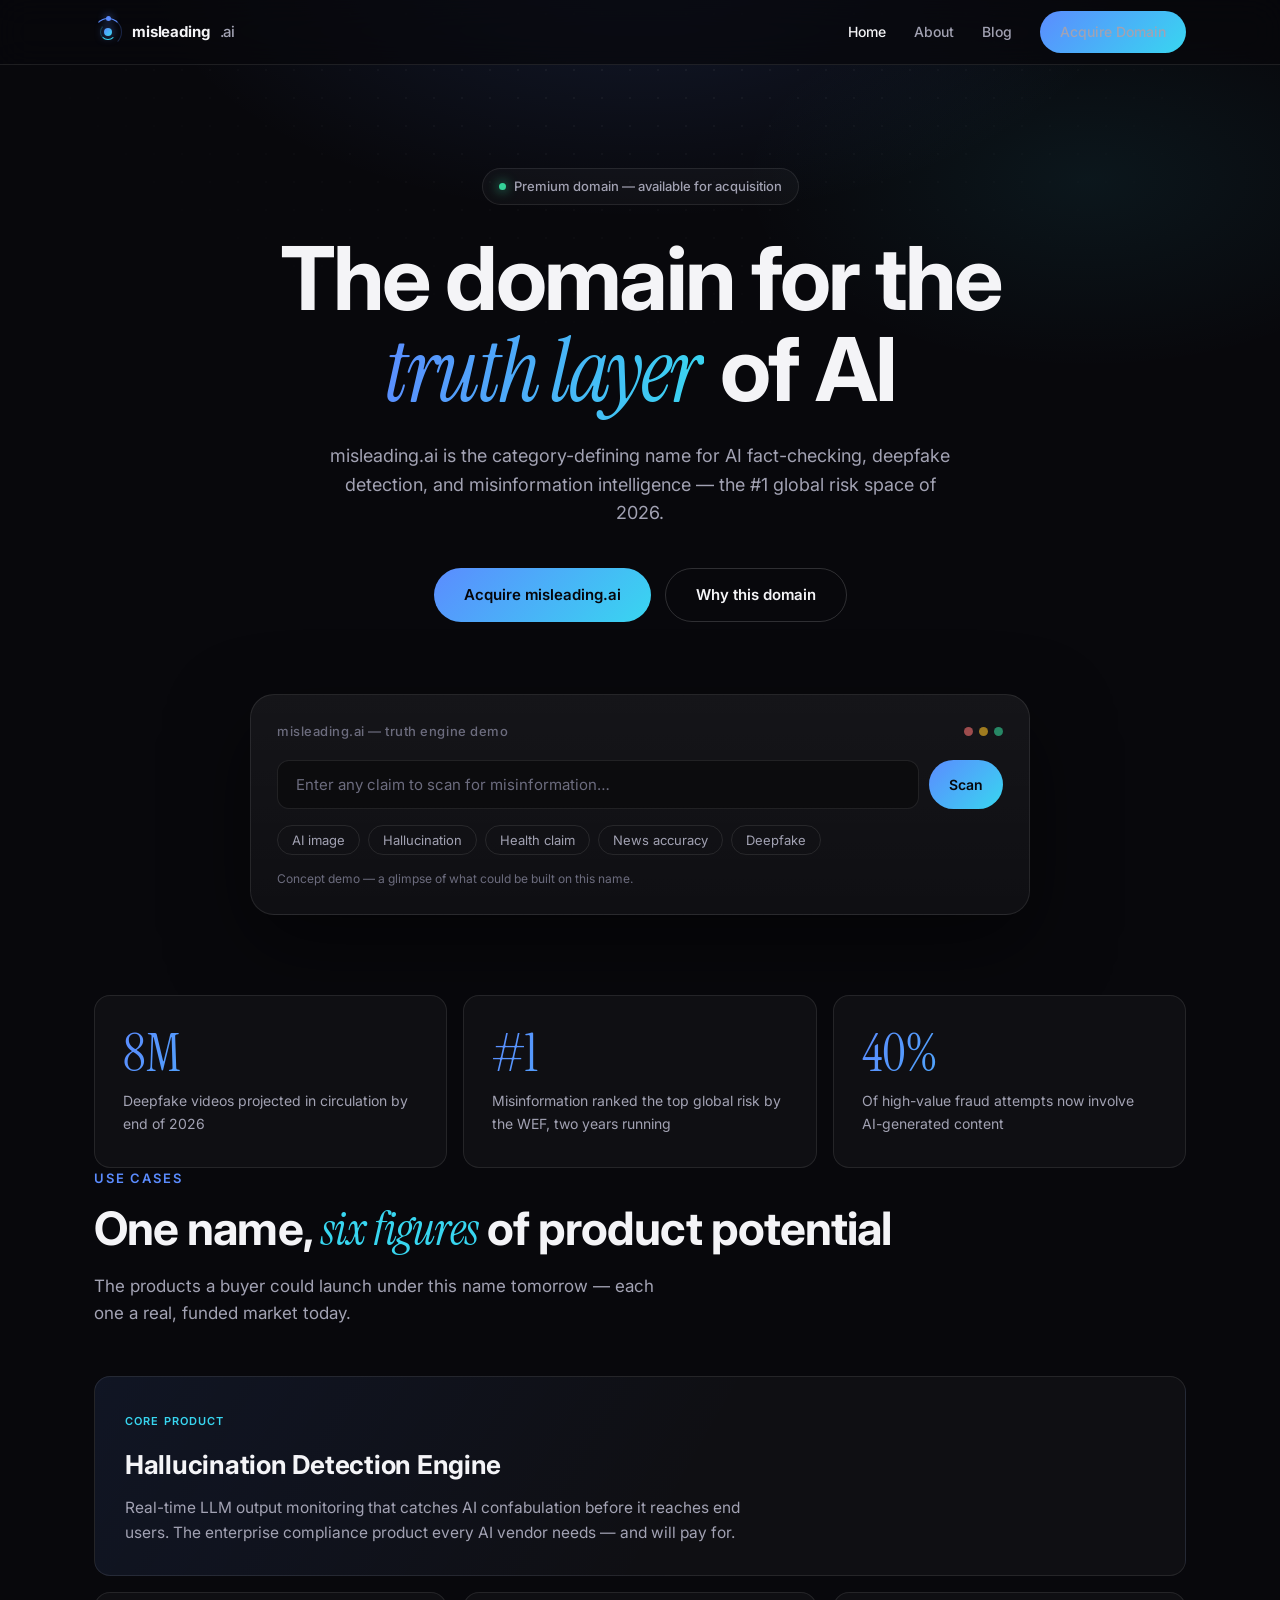
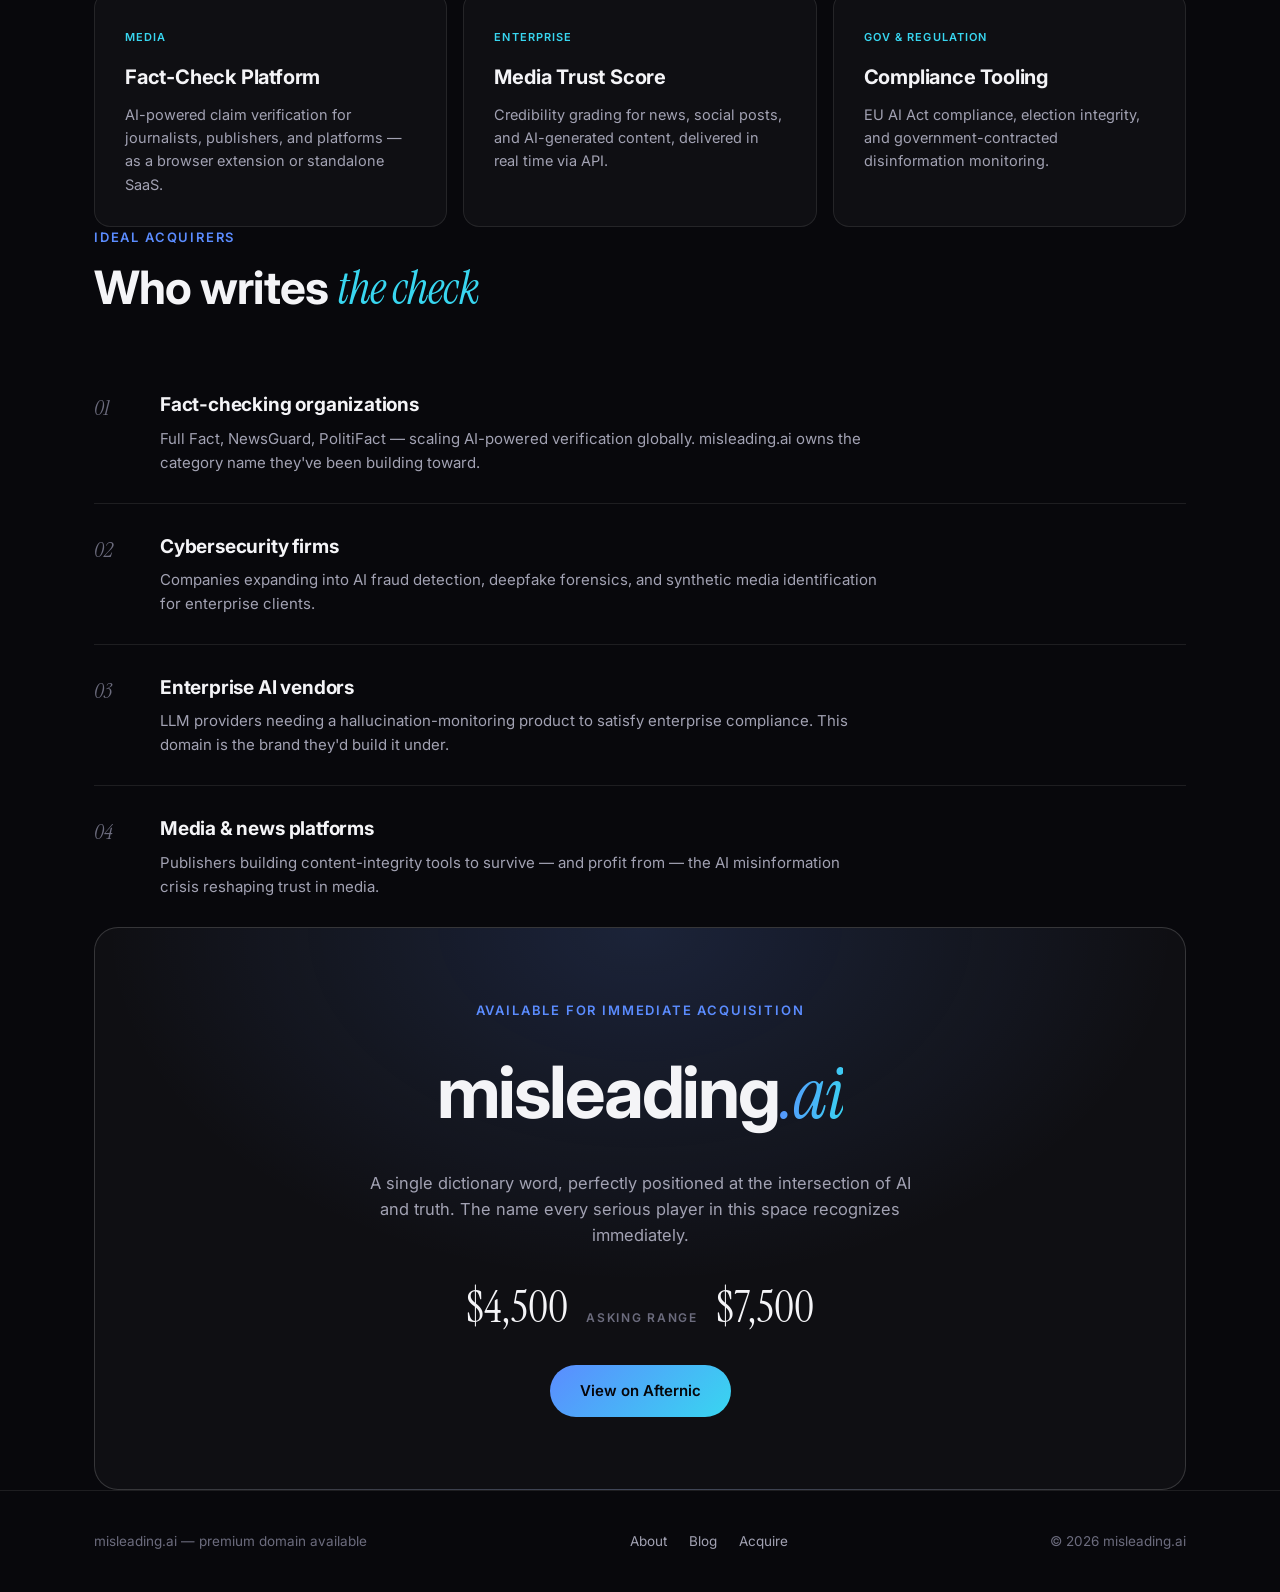
==== commit c9277d39: "Add animated orbiting-circles logo Replace the static gradient-square brand mark with a dynamic logo" ====
--- a/index.html
+++ b/index.html
@@ -14,7 +14,7 @@
 
 <header>
   <nav class="nav">
-    <a href="/" class="brand"><span class="brand-mark">m</span>misleading<span class="tld">.ai</span></a>
+    <a href="/" class="brand"><span class="brand-mark"><span class="orbit orbit-1"></span><span class="orbit orbit-2"></span><span class="core"></span></span>misleading<span class="tld">.ai</span></a>
     <button class="menu-toggle" id="menuToggle" aria-label="Toggle menu">☰</button>
     <div class="nav-links" id="navLinks">
       <a href="/" class="active">Home</a>
--- a/styles.css
+++ b/styles.css
@@ -88,15 +88,52 @@
   letter-spacing: -0.01em;
 }
 .brand-mark {
-  width: 26px; height: 26px;
-  border-radius: 8px;
-  background: linear-gradient(135deg, var(--accent), var(--accent-2));
+  position: relative;
+  width: 28px; height: 28px;
   display: grid;
   place-items: center;
-  font-family: 'Instrument Serif', serif;
-  font-style: italic;
-  font-size: 16px;
-  color: #06060a;
+  flex-shrink: 0;
+}
+.brand-mark .core {
+  width: 8px; height: 8px;
+  border-radius: 50%;
+  background: linear-gradient(135deg, var(--accent), var(--accent-2));
+  box-shadow: 0 0 10px rgba(91, 140, 255, 0.7);
+  animation: core-pulse 2.8s ease-in-out infinite;
+}
+.brand-mark .orbit {
+  position: absolute;
+  border-radius: 50%;
+  border: 1.5px solid transparent;
+}
+.brand-mark .orbit-1 {
+  inset: 0;
+  border-top-color: var(--accent);
+  border-right-color: rgba(91, 140, 255, 0.25);
+  animation: orbit-spin 3.2s linear infinite;
+}
+.brand-mark .orbit-1::after {
+  content: '';
+  position: absolute;
+  top: -3px; left: 50%;
+  width: 5px; height: 5px;
+  margin-left: -2.5px;
+  border-radius: 50%;
+  background: var(--accent);
+  box-shadow: 0 0 8px var(--accent);
+}
+.brand-mark .orbit-2 {
+  inset: 6px;
+  border-bottom-color: var(--accent-2);
+  border-left-color: rgba(56, 214, 240, 0.25);
+  animation: orbit-spin 2.1s linear infinite reverse;
+}
+@keyframes orbit-spin { to { transform: rotate(360deg); } }
+@keyframes core-pulse { 50% { transform: scale(1.4); opacity: 0.75; } }
+.brand:hover .orbit-1 { animation-duration: 1s; }
+.brand:hover .orbit-2 { animation-duration: 0.7s; }
+@media (prefers-reduced-motion: reduce) {
+  .brand-mark .orbit-1, .brand-mark .orbit-2, .brand-mark .core { animation: none; }
 }
 .brand .tld { color: var(--muted); font-weight: 500; }
 .nav-links { display: flex; align-items: center; gap: 28px; }
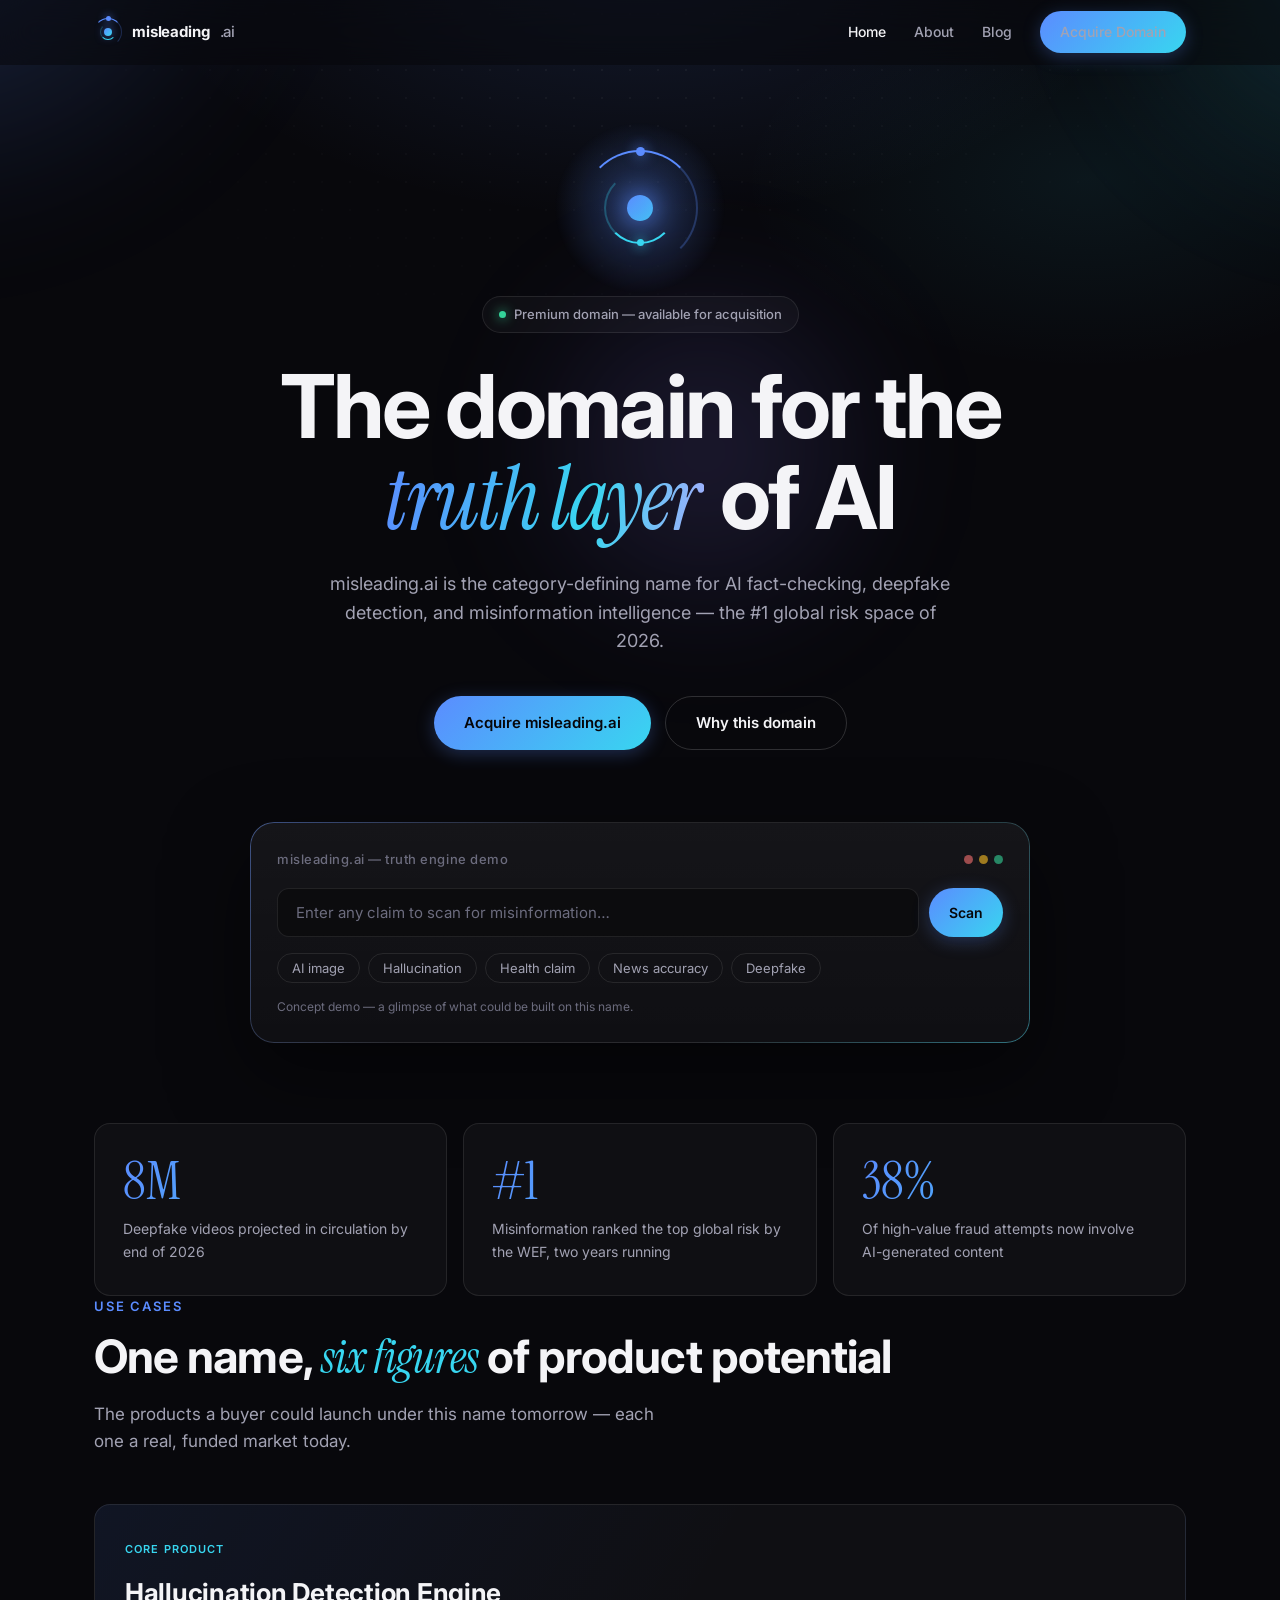
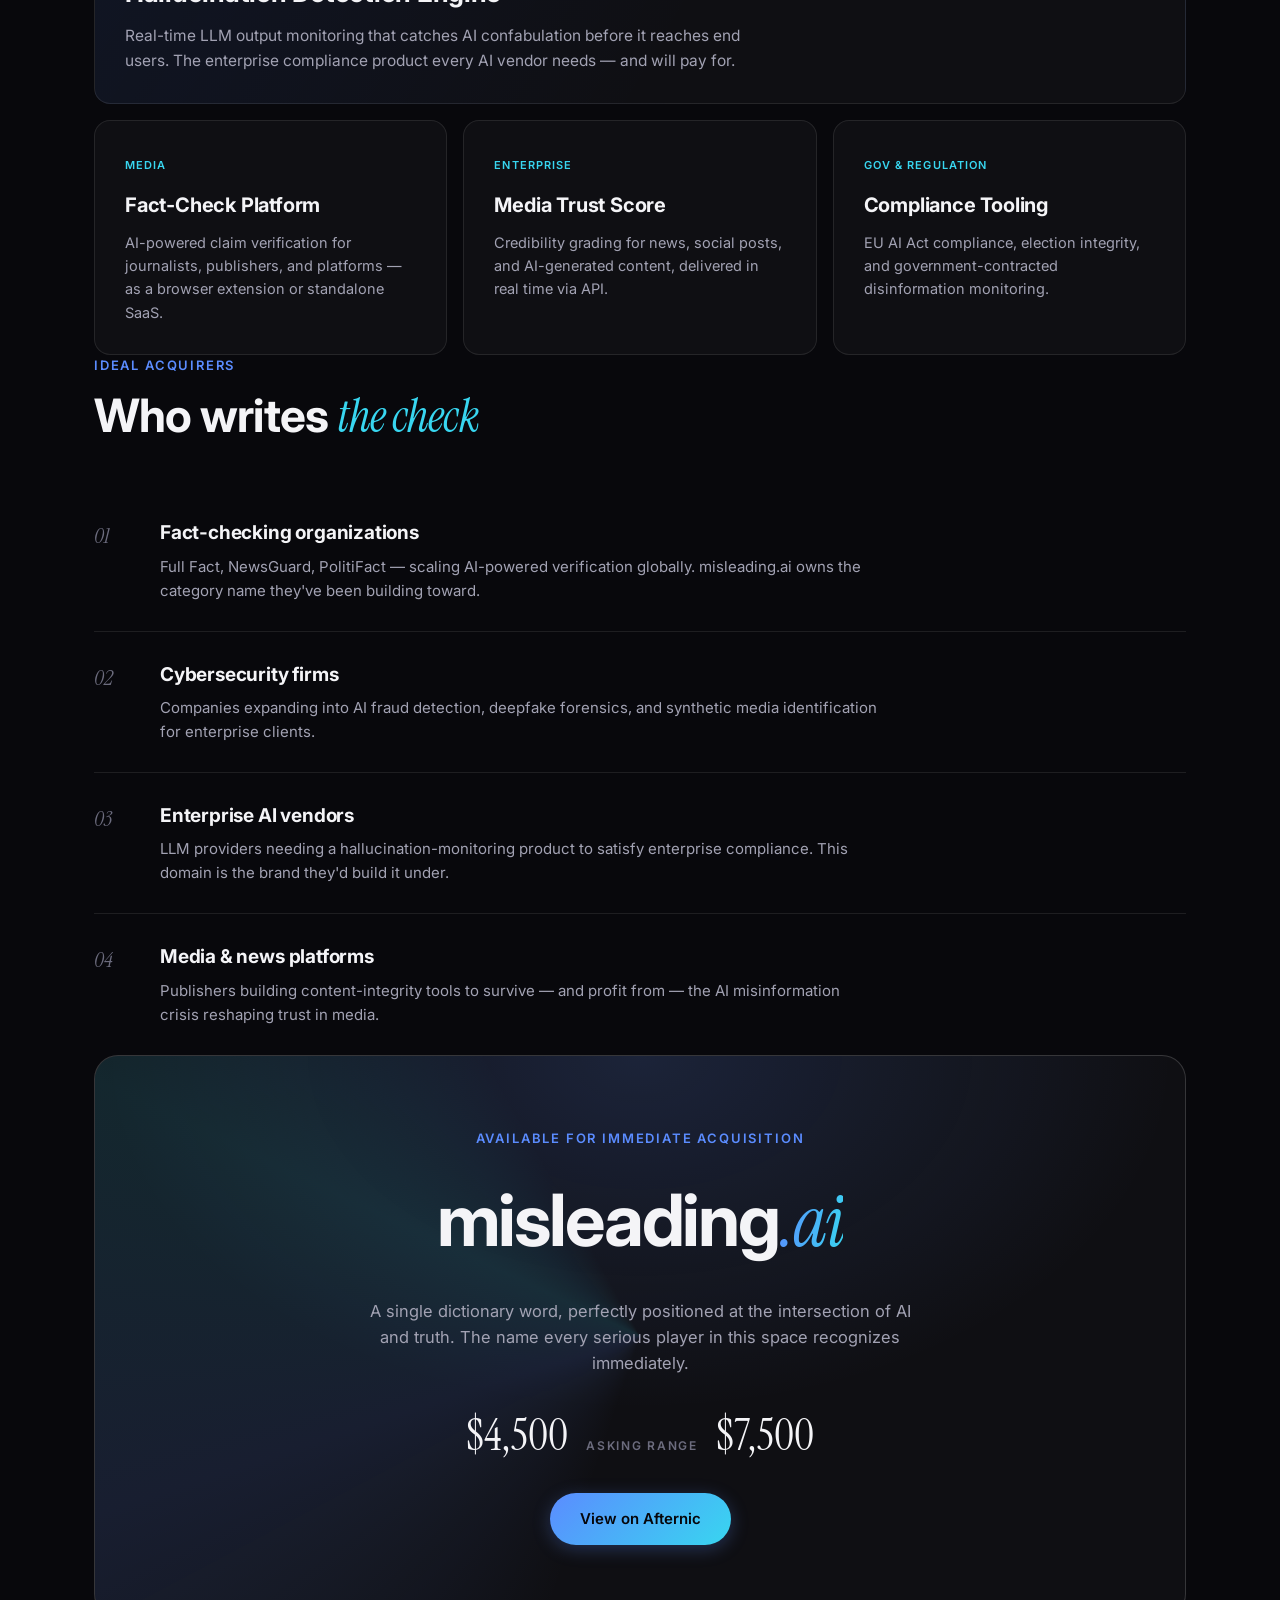
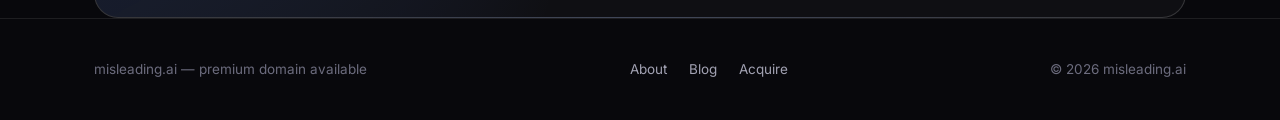
==== commit 14f61b7b: "Refresh site design with premium motion & polish - Add hero-sized animated orbit logo mark to the ho" ====
--- a/index.html
+++ b/index.html
@@ -11,6 +11,8 @@
 <body>
 
 <div class="backdrop"></div>
+<div class="aurora"><span class="a1"></span><span class="a2"></span><span class="a3"></span></div>
+<div class="scroll-progress" id="scrollProgress"></div>
 
 <header>
   <nav class="nav">
@@ -28,6 +30,12 @@
 <main>
 
 <section class="hero wrap">
+  <div class="hero-mark" aria-hidden="true">
+    <span class="h-glow"></span>
+    <span class="h-ring h-ring-1"></span>
+    <span class="h-ring h-ring-2"></span>
+    <span class="h-core"></span>
+  </div>
   <div class="pill"><span class="dot"></span>Premium domain — available for acquisition</div>
   <h1 class="hero-title">The domain for the<br><span class="accent-word">truth layer</span> of AI</h1>
   <p class="hero-sub">
@@ -69,15 +77,15 @@
 <section class="wrap">
   <div class="stats">
     <div class="stat reveal">
-      <div class="stat-num">8M</div>
+      <div class="stat-num" data-count="8" data-suffix="M">8M</div>
       <div class="stat-label">Deepfake videos projected in circulation by end of 2026</div>
     </div>
     <div class="stat reveal" style="transition-delay:0.1s">
-      <div class="stat-num">#1</div>
+      <div class="stat-num" data-count="1" data-prefix="#">#1</div>
       <div class="stat-label">Misinformation ranked the top global risk by the WEF, two years running</div>
     </div>
     <div class="stat reveal" style="transition-delay:0.2s">
-      <div class="stat-num">40%</div>
+      <div class="stat-num" data-count="40" data-suffix="%">40%</div>
       <div class="stat-label">Of high-value fraud attempts now involve AI-generated content</div>
     </div>
   </div>
--- a/styles.css
+++ b/styles.css
@@ -41,7 +41,7 @@
 .backdrop {
   position: fixed;
   inset: 0;
-  z-index: -1;
+  z-index: -2;
   background:
     radial-gradient(ellipse 60% 45% at 50% -5%, rgba(91, 140, 255, 0.14), transparent 65%),
     radial-gradient(ellipse 45% 35% at 85% 20%, rgba(56, 214, 240, 0.07), transparent 60%),
@@ -55,6 +55,67 @@
   background-size: 28px 28px;
   mask-image: radial-gradient(ellipse 70% 55% at 50% 0%, black, transparent 75%);
   -webkit-mask-image: radial-gradient(ellipse 70% 55% at 50% 0%, black, transparent 75%);
+}
+
+/* Animated aurora blobs for depth + movement */
+.aurora {
+  position: fixed;
+  inset: -25%;
+  z-index: -1;
+  pointer-events: none;
+  filter: blur(70px);
+  opacity: 0.55;
+}
+.aurora span {
+  position: absolute;
+  display: block;
+  border-radius: 50%;
+  mix-blend-mode: screen;
+}
+.aurora .a1 {
+  width: 46vw; height: 46vw;
+  top: -6%; left: 4%;
+  background: radial-gradient(circle at 30% 30%, rgba(91, 140, 255, 0.55), transparent 62%);
+  animation: drift-1 22s ease-in-out infinite;
+}
+.aurora .a2 {
+  width: 40vw; height: 40vw;
+  top: -2%; right: 2%;
+  background: radial-gradient(circle at 60% 40%, rgba(56, 214, 240, 0.45), transparent 62%);
+  animation: drift-2 26s ease-in-out infinite;
+}
+.aurora .a3 {
+  width: 34vw; height: 34vw;
+  top: 34%; left: 42%;
+  background: radial-gradient(circle at 50% 50%, rgba(139, 122, 255, 0.4), transparent 64%);
+  animation: drift-3 30s ease-in-out infinite;
+}
+@keyframes drift-1 {
+  33% { transform: translate(8vw, 6vh) scale(1.15); }
+  66% { transform: translate(-4vw, 10vh) scale(0.92); }
+}
+@keyframes drift-2 {
+  33% { transform: translate(-7vw, 8vh) scale(0.9); }
+  66% { transform: translate(5vw, -4vh) scale(1.12); }
+}
+@keyframes drift-3 {
+  33% { transform: translate(-9vw, -6vh) scale(1.1); }
+  66% { transform: translate(7vw, 5vh) scale(0.94); }
+}
+@media (prefers-reduced-motion: reduce) {
+  .aurora span { animation: none; }
+}
+
+/* ── Scroll progress bar ───────────────────────────────────────── */
+.scroll-progress {
+  position: fixed;
+  top: 0; left: 0;
+  height: 2px;
+  width: 0;
+  z-index: 200;
+  background: linear-gradient(90deg, var(--accent), var(--accent-2));
+  box-shadow: 0 0 12px rgba(56, 214, 240, 0.6);
+  transition: width 0.1s linear;
 }
 
 .wrap { max-width: 1140px; margin: 0 auto; padding: 0 24px; }
@@ -66,8 +127,14 @@
   z-index: 100;
   backdrop-filter: blur(16px);
   -webkit-backdrop-filter: blur(16px);
-  background: rgba(8, 8, 12, 0.72);
+  background: rgba(8, 8, 12, 0.55);
+  border-bottom: 1px solid transparent;
+  transition: background 0.3s ease, border-color 0.3s ease, box-shadow 0.3s ease;
+}
+header.scrolled {
+  background: rgba(8, 8, 12, 0.82);
   border-bottom: 1px solid var(--border);
+  box-shadow: 0 10px 40px rgba(0, 0, 0, 0.4);
 }
 .nav {
   max-width: 1140px;
@@ -161,15 +228,33 @@
 }
 .btn:hover { border-color: rgba(255,255,255,0.32); background: var(--surface-2); }
 .btn-primary {
+  position: relative;
   background: linear-gradient(135deg, var(--accent), var(--accent-2));
   color: #06060a;
   border: none;
-}
+  overflow: hidden;
+  box-shadow: 0 4px 18px rgba(91, 140, 255, 0.28);
+}
+/* moving sheen */
+.btn-primary::after {
+  content: '';
+  position: absolute;
+  top: 0; left: -60%;
+  width: 40%; height: 100%;
+  background: linear-gradient(100deg, transparent, rgba(255, 255, 255, 0.55), transparent);
+  transform: skewX(-18deg);
+  transition: left 0.6s ease;
+}
+.btn-primary:hover::after { left: 130%; }
 .btn-primary:hover {
   background: linear-gradient(135deg, #6d99ff, #55e0f6);
-  box-shadow: 0 8px 32px rgba(91, 140, 255, 0.35);
+  box-shadow: 0 10px 38px rgba(91, 140, 255, 0.45);
+  transform: translateY(-1px);
 }
 .btn-lg { padding: 14px 30px; font-size: 15px; }
+@media (prefers-reduced-motion: reduce) {
+  .btn-primary::after { display: none; }
+}
 
 .menu-toggle {
   display: none;
@@ -183,8 +268,73 @@
 
 /* ── Hero ──────────────────────────────────────────────────────── */
 .hero {
-  padding: 168px 0 80px;
+  padding: 150px 0 80px;
   text-align: center;
+}
+
+/* Large animated logo mark — the moving logo, hero-sized */
+.hero-mark {
+  position: relative;
+  width: 116px; height: 116px;
+  margin: 0 auto 30px;
+  display: grid;
+  place-items: center;
+}
+.hero-mark .h-glow {
+  position: absolute;
+  inset: -30%;
+  border-radius: 50%;
+  background: radial-gradient(circle, rgba(91, 140, 255, 0.35), transparent 65%);
+  animation: hero-glow 3.6s ease-in-out infinite;
+}
+.hero-mark .h-core {
+  width: 26px; height: 26px;
+  border-radius: 50%;
+  background: linear-gradient(135deg, var(--accent), var(--accent-2));
+  box-shadow: 0 0 26px rgba(91, 140, 255, 0.85);
+  animation: core-pulse 2.8s ease-in-out infinite;
+}
+.hero-mark .h-ring {
+  position: absolute;
+  border-radius: 50%;
+  border: 2px solid transparent;
+}
+.hero-mark .h-ring-1 {
+  inset: 0;
+  border-top-color: var(--accent);
+  border-right-color: rgba(91, 140, 255, 0.28);
+  animation: orbit-spin 5s linear infinite;
+}
+.hero-mark .h-ring-1::after {
+  content: '';
+  position: absolute;
+  top: -5px; left: 50%;
+  width: 9px; height: 9px;
+  margin-left: -4.5px;
+  border-radius: 50%;
+  background: var(--accent);
+  box-shadow: 0 0 14px var(--accent);
+}
+.hero-mark .h-ring-2 {
+  inset: 22px;
+  border-bottom-color: var(--accent-2);
+  border-left-color: rgba(56, 214, 240, 0.28);
+  animation: orbit-spin 3.4s linear infinite reverse;
+}
+.hero-mark .h-ring-2::after {
+  content: '';
+  position: absolute;
+  bottom: -4px; left: 50%;
+  width: 7px; height: 7px;
+  margin-left: -3.5px;
+  border-radius: 50%;
+  background: var(--accent-2);
+  box-shadow: 0 0 12px var(--accent-2);
+}
+@keyframes hero-glow { 50% { opacity: 0.5; transform: scale(1.12); } }
+@media (prefers-reduced-motion: reduce) {
+  .hero-mark .h-glow, .hero-mark .h-core,
+  .hero-mark .h-ring-1, .hero-mark .h-ring-2 { animation: none; }
 }
 .pill {
   display: inline-flex;
@@ -219,11 +369,17 @@
   font-family: 'Instrument Serif', serif;
   font-style: italic;
   font-weight: 400;
-  background: linear-gradient(100deg, var(--accent), var(--accent-2));
+  background: linear-gradient(100deg, var(--accent) 0%, var(--accent-2) 30%, #b8a5ff 50%, var(--accent-2) 70%, var(--accent) 100%);
+  background-size: 220% auto;
   -webkit-background-clip: text;
   background-clip: text;
   color: transparent;
   padding-right: 0.06em;
+  animation: shimmer 6s linear infinite;
+}
+@keyframes shimmer { to { background-position: -220% center; } }
+@media (prefers-reduced-motion: reduce) {
+  .hero-title .accent-word { animation: none; }
 }
 .hero-sub {
   max-width: 640px;
@@ -241,6 +397,7 @@
 
 /* ── Demo card ─────────────────────────────────────────────────── */
 .demo {
+  position: relative;
   max-width: 780px;
   margin: 0 auto;
   text-align: left;
@@ -249,6 +406,20 @@
   border-radius: var(--radius-lg);
   padding: 26px;
   box-shadow: 0 30px 80px rgba(0, 0, 0, 0.5);
+}
+/* animated gradient glow ring around the demo */
+.demo::before {
+  content: '';
+  position: absolute;
+  inset: -1px;
+  border-radius: inherit;
+  padding: 1px;
+  background: linear-gradient(130deg, rgba(91,140,255,0.6), transparent 35%, transparent 65%, rgba(56,214,240,0.6));
+  -webkit-mask: linear-gradient(#000 0 0) content-box, linear-gradient(#000 0 0);
+  -webkit-mask-composite: xor;
+  mask-composite: exclude;
+  pointer-events: none;
+  opacity: 0.7;
 }
 .demo-head {
   display: flex;
@@ -364,11 +535,25 @@
   gap: 16px;
 }
 .stat {
+  position: relative;
   border: 1px solid var(--border);
   border-radius: var(--radius);
   background: var(--surface);
   padding: 32px 28px;
-}
+  overflow: hidden;
+  transition: border-color 0.25s, transform 0.25s, box-shadow 0.25s;
+}
+.stat::before {
+  content: '';
+  position: absolute;
+  inset: 0;
+  background: radial-gradient(320px circle at var(--mx, 50%) var(--my, 0%), rgba(91, 140, 255, 0.14), transparent 60%);
+  opacity: 0;
+  transition: opacity 0.3s;
+}
+.stat:hover { border-color: var(--border-strong); transform: translateY(-3px); box-shadow: 0 18px 50px rgba(0,0,0,0.35); }
+.stat:hover::before { opacity: 1; }
+.stat > * { position: relative; }
 .stat-num {
   font-family: 'Instrument Serif', serif;
   font-size: 52px;
@@ -386,13 +571,26 @@
 .grid-3 { grid-template-columns: repeat(3, 1fr); }
 .grid-2 { grid-template-columns: repeat(2, 1fr); }
 .card {
+  position: relative;
   border: 1px solid var(--border);
   border-radius: var(--radius);
   background: var(--surface);
   padding: 30px;
-  transition: border-color 0.25s, background 0.25s, transform 0.25s;
-}
-.card:hover { border-color: var(--border-strong); background: var(--surface-2); transform: translateY(-2px); }
+  overflow: hidden;
+  transition: border-color 0.25s, background 0.25s, transform 0.25s, box-shadow 0.25s;
+}
+.card::before {
+  content: '';
+  position: absolute;
+  inset: 0;
+  background: radial-gradient(380px circle at var(--mx, 50%) var(--my, 50%), rgba(91, 140, 255, 0.16), transparent 55%);
+  opacity: 0;
+  transition: opacity 0.3s;
+  pointer-events: none;
+}
+.card:hover { border-color: var(--border-strong); background: var(--surface-2); transform: translateY(-3px); box-shadow: 0 20px 55px rgba(0,0,0,0.4); }
+.card:hover::before { opacity: 1; }
+.card > * { position: relative; }
 .card-featured { grid-column: span 3; background: linear-gradient(120deg, rgba(91, 140, 255, 0.1), var(--surface) 55%); }
 .card-tag {
   display: inline-block;
@@ -437,6 +635,22 @@
     radial-gradient(ellipse 70% 90% at 50% 0%, rgba(91, 140, 255, 0.16), transparent 70%),
     var(--surface);
   overflow: hidden;
+}
+/* slow rotating conic sheen behind the acquire card */
+.acquire-card::before {
+  content: '';
+  position: absolute;
+  top: 50%; left: 50%;
+  width: 140%; aspect-ratio: 1;
+  transform: translate(-50%, -50%);
+  background: conic-gradient(from 0deg, transparent 0 55%, rgba(91,140,255,0.12) 70%, rgba(56,214,240,0.12) 82%, transparent 92%);
+  animation: rotate-sheen 14s linear infinite;
+  z-index: 0;
+}
+.acquire-card > * { position: relative; z-index: 1; }
+@keyframes rotate-sheen { to { transform: translate(-50%, -50%) rotate(360deg); } }
+@media (prefers-reduced-motion: reduce) {
+  .acquire-card::before { animation: none; }
 }
 .acquire-domain {
   font-size: clamp(38px, 6.4vw, 72px);
